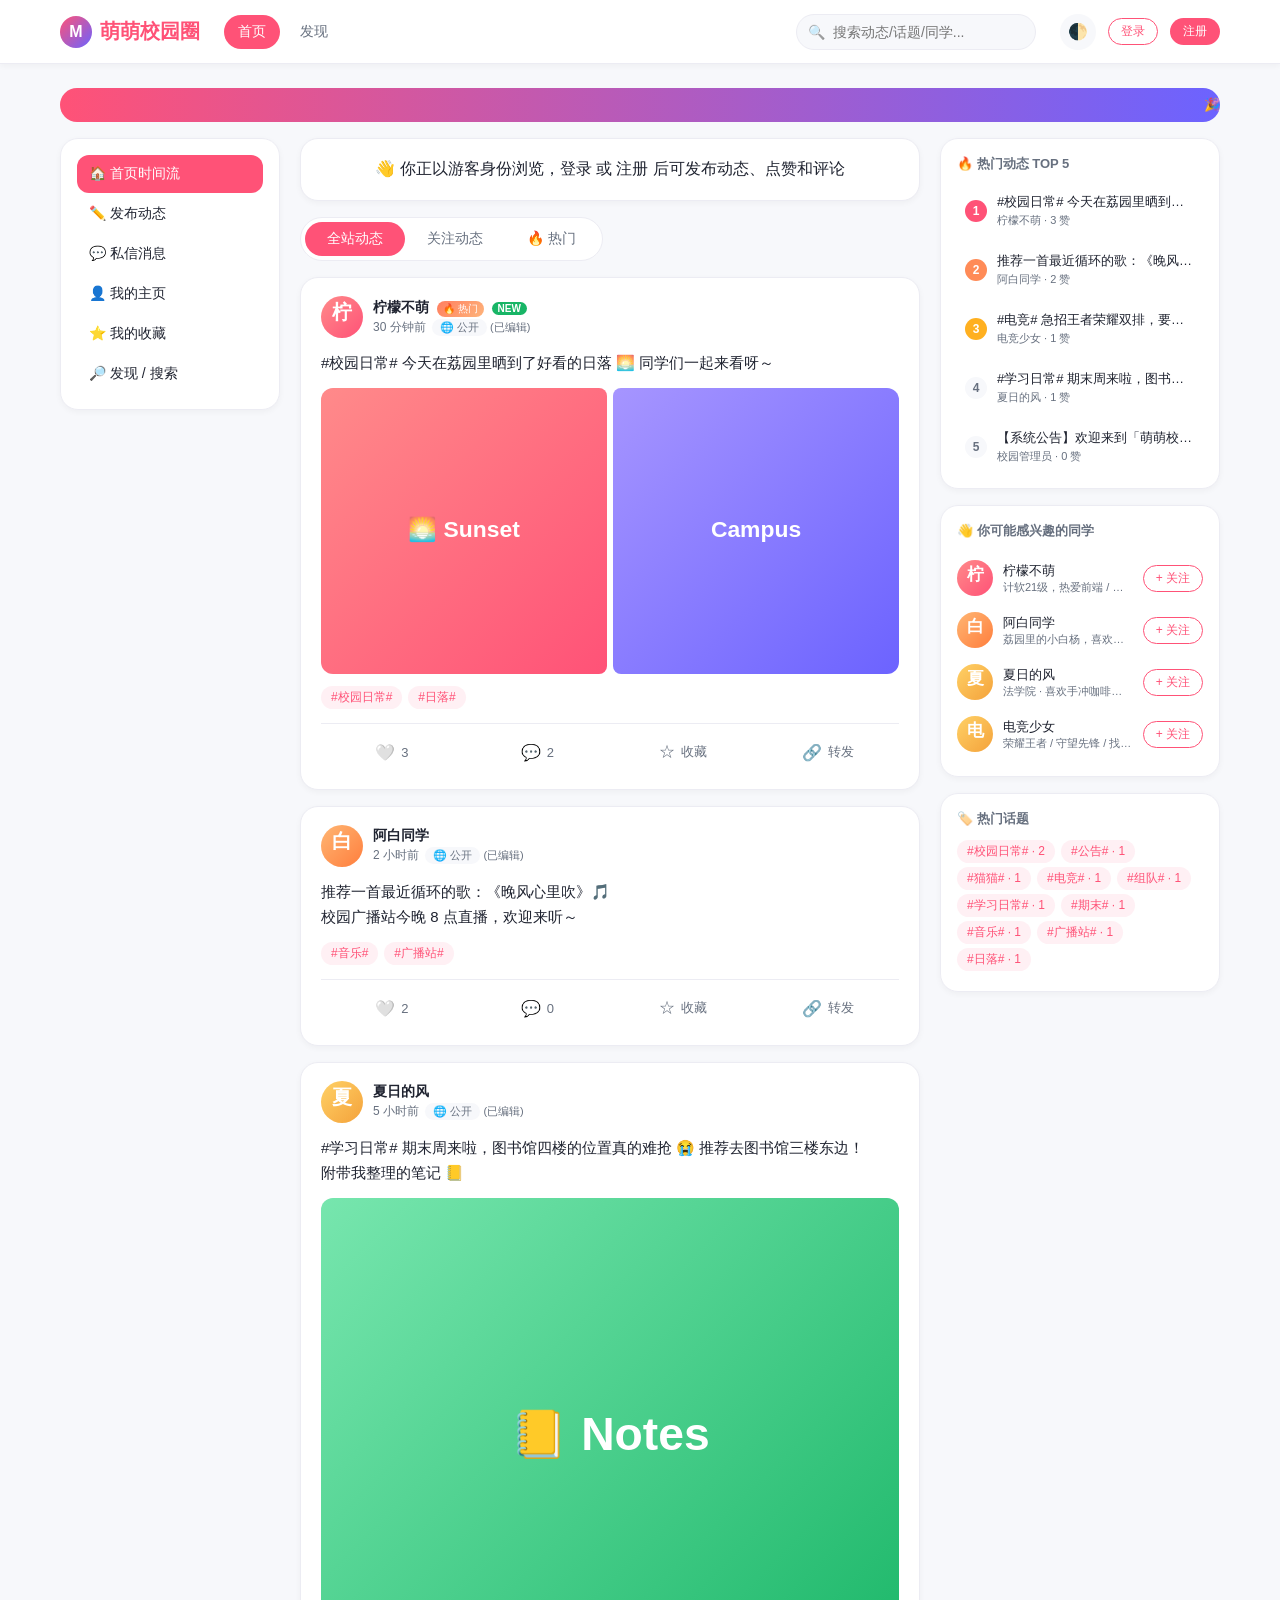
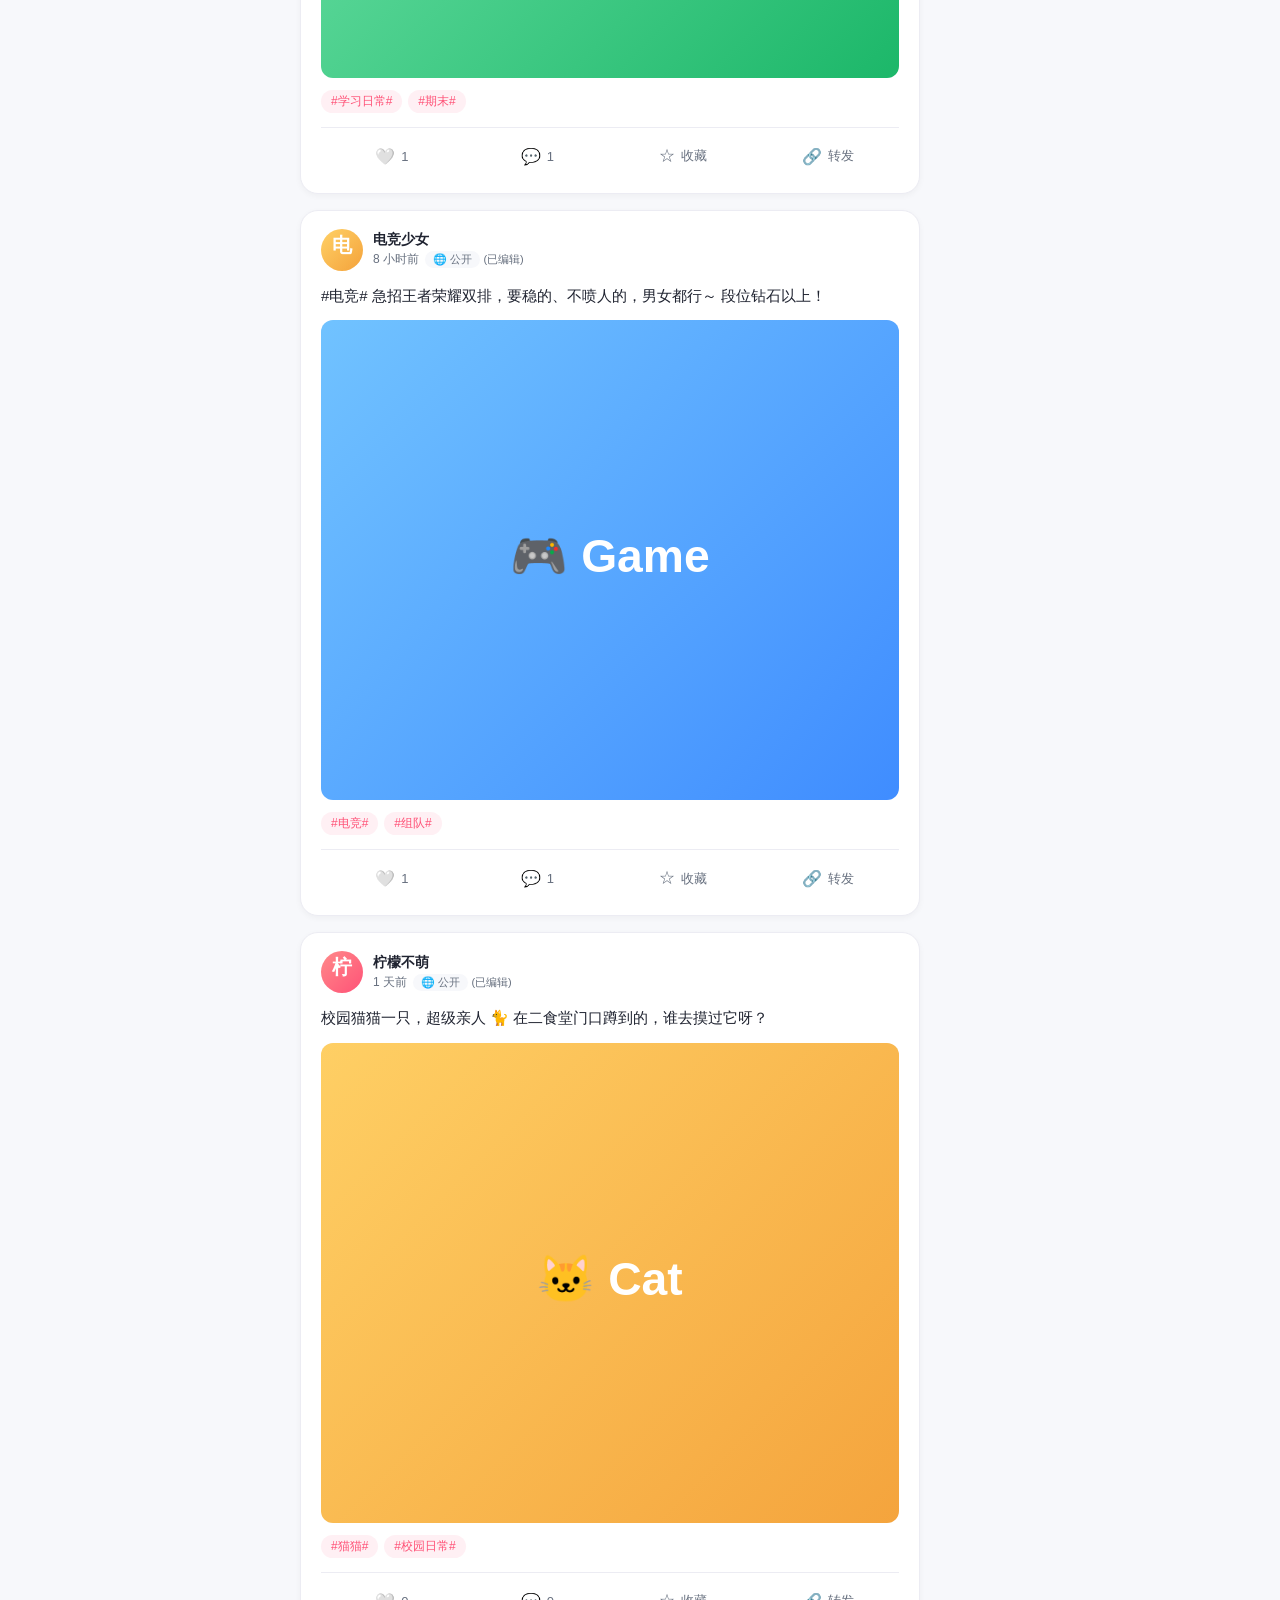
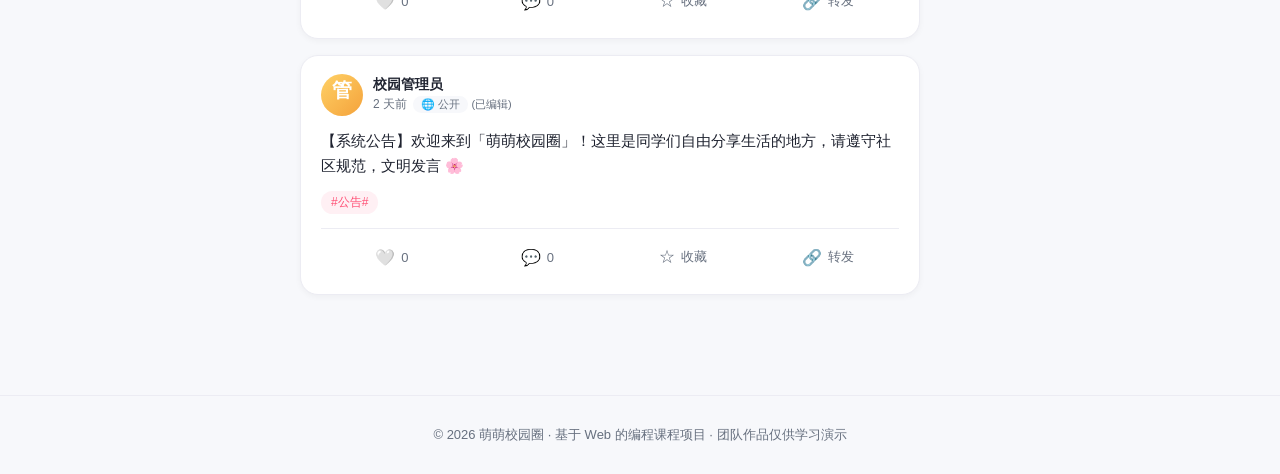
==== index.html @ 79286a1c "web大作业" ====
<!DOCTYPE html>
<html lang="zh-CN">
<head>
    <meta charset="UTF-8" />
    <meta name="viewport" content="width=device-width, initial-scale=1.0" />
    <title>萌萌校园圈 - 校园生活交友平台</title>
    <meta name="description" content="基于 Web 的编程课程项目 - 一个面向校园学生的轻量社交互动平台" />
    <link rel="stylesheet" href="css/common.css" />
    <link rel="stylesheet" href="css/home.css" />
</head>
<body>
    <header class="navbar" id="app-navbar"></header>

    <main class="page-wrapper">
        <div class="container">
            <div class="marquee">
                <span class="marquee-content">
                    🎉 欢迎来到萌萌校园圈！· 18 周末项目截止前请注意提交 · 期末周自习室已开放 · 校园歌手大赛开始报名
                    · 今日日落 18:42 推荐荔园南门最佳机位 · 失物招领请认准官方账号
                </span>
            </div>

            <div class="home-layout">
                <!-- Left sidebar -->
                <aside class="home-sidebar-left">
                    <div class="sidebar-card">
                        <div id="sidebar-user"></div>
                        <ul class="nav-list" id="sidebar-nav">
                            <li><a href="index.html" class="active">🏠 首页时间流</a></li>
                            <li><a href="publish.html">✏️ 发布动态</a></li>
                            <li><a href="messages.html">💬 私信消息</a></li>
                            <li><a href="profile.html">👤 我的主页</a></li>
                            <li><a href="profile.html?tab=favorites">⭐ 我的收藏</a></li>
                            <li><a href="search.html">🔎 发现 / 搜索</a></li>
                        </ul>
                    </div>
                </aside>

                <!-- Main feed -->
                <section class="home-feed">
                    <div id="quick-publish-wrap"></div>

                    <div class="feed-tabs" id="feed-tabs">
                        <button data-mode="all" class="active">全站动态</button>
                        <button data-mode="follow">关注动态</button>
                        <button data-mode="hot">🔥 热门</button>
                    </div>

                    <div class="post-list" id="post-list"></div>
                </section>

                <!-- Right sidebar -->
                <aside class="home-sidebar-right">
                    <div class="sidebar-card">
                        <div class="sidebar-title">🔥 热门动态 TOP 5</div>
                        <div class="trending-list" id="trending-list"></div>
                    </div>
                    <div class="sidebar-card">
                        <div class="sidebar-title">👋 你可能感兴趣的同学</div>
                        <div id="suggest-users"></div>
                    </div>
                    <div class="sidebar-card">
                        <div class="sidebar-title">🏷️ 热门话题</div>
                        <div id="hot-tags"></div>
                    </div>
                </aside>
            </div>
        </div>
    </main>

    <footer class="footer" id="app-footer"></footer>

    <script src="js/storage.js"></script>
    <script src="js/seed.js"></script>
    <script src="js/common.js"></script>
    <script src="js/home.js"></script>
    <script>UI.initPage('home');</script>
</body>
</html>
---- css/common.css ----
/* ====== Design Tokens ====== */
:root {
    --color-primary: #ff5277;
    --color-primary-hover: #ff3a64;
    --color-primary-soft: #fff0f4;
    --color-secondary: #6c63ff;
    --color-bg: #f7f8fb;
    --color-card: #ffffff;
    --color-text: #1f2330;
    --color-text-light: #67707f;
    --color-border: #ececf3;
    --color-success: #18b566;
    --color-warning: #ffb020;
    --color-danger: #f5455c;
    --shadow-sm: 0 2px 6px rgba(20, 24, 35, 0.04);
    --shadow-md: 0 4px 16px rgba(20, 24, 35, 0.08);
    --radius-sm: 8px;
    --radius-md: 12px;
    --radius-lg: 18px;
    --radius-pill: 999px;
    --transition: 0.2s ease;
    --max-width: 1200px;
}

/* ====== Dark Theme ====== */
body.theme-dark {
    --color-bg: #14161f;
    --color-card: #1d2030;
    --color-text: #f0f1f5;
    --color-text-light: #9aa0b4;
    --color-border: #2a2e42;
    --color-primary-soft: #3a1f2a;
    --shadow-sm: 0 2px 6px rgba(0, 0, 0, 0.4);
    --shadow-md: 0 4px 16px rgba(0, 0, 0, 0.5);
}

/* ====== Reset ====== */
* {
    box-sizing: border-box;
    margin: 0;
    padding: 0;
}

html, body {
    height: 100%;
}

body {
    font-family: -apple-system, BlinkMacSystemFont, "PingFang SC", "Microsoft YaHei", "Helvetica Neue", Helvetica, Arial, sans-serif;
    background: var(--color-bg);
    color: var(--color-text);
    -webkit-font-smoothing: antialiased;
    transition: background var(--transition), color var(--transition);
}

a {
    color: inherit;
    text-decoration: none;
    transition: color var(--transition);
}

a:hover {
    color: var(--color-primary);
}

img {
    max-width: 100%;
    display: block;
}

button {
    font-family: inherit;
    cursor: pointer;
    border: none;
    background: none;
    color: inherit;
}

input, textarea, select {
    font-family: inherit;
    font-size: 14px;
    color: inherit;
}

ul {
    list-style: none;
}

/* ====== Layout ====== */
.container {
    max-width: var(--max-width);
    margin: 0 auto;
    padding: 0 20px;
}

.page-wrapper {
    min-height: calc(100vh - 64px);
    padding: 24px 0 60px;
}

/* ====== Navbar ====== */
.navbar {
    position: sticky;
    top: 0;
    z-index: 1000;
    background: var(--color-card);
    box-shadow: var(--shadow-sm);
    height: 64px;
    border-bottom: 1px solid var(--color-border);
}

.navbar-inner {
    display: flex;
    align-items: center;
    height: 100%;
    gap: 24px;
}

.navbar-logo {
    display: flex;
    align-items: center;
    gap: 8px;
    font-weight: 700;
    font-size: 20px;
    color: var(--color-primary);
}

.navbar-logo .logo-icon {
    width: 32px;
    height: 32px;
    background: linear-gradient(135deg, var(--color-primary), var(--color-secondary));
    border-radius: 50%;
    display: flex;
    align-items: center;
    justify-content: center;
    color: #fff;
    font-size: 16px;
    font-weight: 800;
}

.navbar-menu {
    display: flex;
    gap: 6px;
    flex: 1;
}

.navbar-menu a {
    padding: 8px 14px;
    border-radius: var(--radius-pill);
    color: var(--color-text-light);
    font-size: 14px;
    font-weight: 500;
}

.navbar-menu a:hover {
    background: var(--color-primary-soft);
    color: var(--color-primary);
}

.navbar-menu a.active {
    background: var(--color-primary);
    color: #fff;
}

.navbar-search {
    position: relative;
}

.navbar-search input {
    width: 240px;
    height: 36px;
    padding: 0 14px 0 36px;
    border-radius: var(--radius-pill);
    border: 1px solid var(--color-border);
    background: var(--color-bg);
    outline: none;
    transition: all var(--transition);
}

.navbar-search input:focus {
    border-color: var(--color-primary);
    width: 280px;
}

.navbar-search::before {
    content: "🔍";
    position: absolute;
    left: 12px;
    top: 50%;
    transform: translateY(-50%);
    font-size: 14px;
    opacity: 0.6;
}

.navbar-actions {
    display: flex;
    align-items: center;
    gap: 12px;
}

.theme-toggle {
    width: 36px;
    height: 36px;
    border-radius: 50%;
    background: var(--color-bg);
    display: flex;
    align-items: center;
    justify-content: center;
    font-size: 16px;
    transition: transform var(--transition);
}

.theme-toggle:hover {
    transform: rotate(20deg);
}

.user-avatar {
    width: 38px;
    height: 38px;
    border-radius: 50%;
    cursor: pointer;
    object-fit: cover;
    border: 2px solid var(--color-border);
    transition: border-color var(--transition);
}

.user-avatar:hover {
    border-color: var(--color-primary);
}

.user-dropdown {
    position: relative;
}

.user-dropdown-menu {
    position: absolute;
    right: 0;
    top: calc(100% + 8px);
    min-width: 160px;
    background: var(--color-card);
    box-shadow: var(--shadow-md);
    border-radius: var(--radius-md);
    padding: 8px 0;
    display: none;
    border: 1px solid var(--color-border);
}

.user-dropdown.open .user-dropdown-menu {
    display: block;
}

.user-dropdown-menu a {
    display: block;
    padding: 10px 16px;
    font-size: 14px;
    color: var(--color-text);
}

.user-dropdown-menu a:hover {
    background: var(--color-primary-soft);
    color: var(--color-primary);
}

/* ====== Buttons ====== */
.btn {
    display: inline-flex;
    align-items: center;
    justify-content: center;
    gap: 6px;
    padding: 8px 18px;
    border-radius: var(--radius-pill);
    font-size: 14px;
    font-weight: 500;
    transition: all var(--transition);
    border: 1px solid transparent;
}

.btn-primary {
    background: var(--color-primary);
    color: #fff;
}

.btn-primary:hover {
    background: var(--color-primary-hover);
    color: #fff;
    transform: translateY(-1px);
}

.btn-outline {
    background: transparent;
    border: 1px solid var(--color-primary);
    color: var(--color-primary);
}

.btn-outline:hover {
    background: var(--color-primary);
    color: #fff;
}

.btn-ghost {
    background: var(--color-bg);
    color: var(--color-text);
}

.btn-ghost:hover {
    background: var(--color-border);
}

.btn-danger {
    background: var(--color-danger);
    color: #fff;
}

.btn-danger:hover {
    opacity: 0.9;
    color: #fff;
}

.btn-sm {
    padding: 4px 12px;
    font-size: 12px;
}

.btn-lg {
    padding: 12px 28px;
    font-size: 15px;
}

.btn-block {
    width: 100%;
}

/* ====== Card ====== */
.card {
    background: var(--color-card);
    border-radius: var(--radius-lg);
    box-shadow: var(--shadow-sm);
    padding: 20px;
    border: 1px solid var(--color-border);
}

/* ====== Form ====== */
.form-group {
    margin-bottom: 18px;
}

.form-label {
    display: block;
    margin-bottom: 6px;
    font-size: 13px;
    color: var(--color-text-light);
    font-weight: 500;
}

.form-control {
    width: 100%;
    padding: 10px 14px;
    border-radius: var(--radius-sm);
    border: 1px solid var(--color-border);
    background: var(--color-bg);
    outline: none;
    transition: border var(--transition);
}

.form-control:focus {
    border-color: var(--color-primary);
}

.form-control.has-error {
    border-color: var(--color-danger);
}

.form-error {
    color: var(--color-danger);
    font-size: 12px;
    margin-top: 4px;
    min-height: 16px;
}

textarea.form-control {
    min-height: 100px;
    resize: vertical;
}

/* ====== Toast ====== */
.toast-container {
    position: fixed;
    top: 80px;
    right: 24px;
    z-index: 9999;
    display: flex;
    flex-direction: column;
    gap: 8px;
}

.toast {
    min-width: 240px;
    padding: 12px 18px;
    border-radius: var(--radius-md);
    background: var(--color-card);
    box-shadow: var(--shadow-md);
    border-left: 4px solid var(--color-primary);
    animation: slideIn 0.3s ease, fadeOut 0.3s ease 2.4s forwards;
    font-size: 14px;
}

.toast.success { border-left-color: var(--color-success); }
.toast.error { border-left-color: var(--color-danger); }
.toast.warning { border-left-color: var(--color-warning); }

@keyframes slideIn {
    from { opacity: 0; transform: translateX(40px); }
    to { opacity: 1; transform: translateX(0); }
}

@keyframes fadeOut {
    to { opacity: 0; transform: translateX(40px); }
}

/* ====== Modal ====== */
.modal-mask {
    position: fixed;
    inset: 0;
    background: rgba(0, 0, 0, 0.5);
    z-index: 2000;
    display: none;
    align-items: center;
    justify-content: center;
    padding: 20px;
    animation: fadeIn 0.2s ease;
}

.modal-mask.show {
    display: flex;
}

.modal {
    background: var(--color-card);
    border-radius: var(--radius-lg);
    width: 100%;
    max-width: 480px;
    padding: 24px;
    box-shadow: var(--shadow-md);
    animation: zoomIn 0.2s ease;
}

.modal-header {
    display: flex;
    justify-content: space-between;
    align-items: center;
    margin-bottom: 16px;
}

.modal-title {
    font-size: 18px;
    font-weight: 600;
}

.modal-close {
    font-size: 22px;
    color: var(--color-text-light);
    cursor: pointer;
}

.modal-footer {
    margin-top: 20px;
    display: flex;
    justify-content: flex-end;
    gap: 8px;
}

@keyframes fadeIn {
    from { opacity: 0; }
    to { opacity: 1; }
}

@keyframes zoomIn {
    from { opacity: 0; transform: scale(0.92); }
    to { opacity: 1; transform: scale(1); }
}

/* ====== Empty / Loading ====== */
.empty-state {
    text-align: center;
    padding: 60px 20px;
    color: var(--color-text-light);
}

.empty-state .emoji {
    font-size: 48px;
    margin-bottom: 12px;
}

.empty-state .title {
    font-size: 16px;
    margin-bottom: 6px;
    color: var(--color-text);
}

.empty-state .desc {
    font-size: 13px;
}

/* ====== Tag ====== */
.tag {
    display: inline-flex;
    align-items: center;
    padding: 3px 10px;
    border-radius: var(--radius-pill);
    background: var(--color-primary-soft);
    color: var(--color-primary);
    font-size: 12px;
    margin-right: 6px;
    margin-bottom: 4px;
}

.tag.gray {
    background: var(--color-bg);
    color: var(--color-text-light);
}

/* ====== Footer ====== */
.footer {
    text-align: center;
    padding: 30px 20px;
    color: var(--color-text-light);
    font-size: 13px;
    border-top: 1px solid var(--color-border);
    margin-top: 40px;
}

/* ====== Marquee (跑马灯) ====== */
.marquee {
    overflow: hidden;
    background: linear-gradient(90deg, #ff5277, #6c63ff);
    color: #fff;
    border-radius: var(--radius-pill);
    padding: 8px 16px;
    margin-bottom: 16px;
    font-size: 13px;
    position: relative;
}

.marquee-content {
    display: inline-block;
    white-space: nowrap;
    animation: marquee 25s linear infinite;
    padding-left: 100%;
}

@keyframes marquee {
    0% { transform: translateX(0); }
    100% { transform: translateX(-100%); }
}

/* ====== Responsive ====== */
@media (max-width: 900px) {
    .navbar-search input { width: 160px; }
    .navbar-search input:focus { width: 200px; }
    .navbar-menu a { padding: 6px 10px; font-size: 13px; }
}

@media (max-width: 700px) {
    .navbar-search { display: none; }
    .navbar-menu { gap: 0; overflow-x: auto; }
    .navbar-menu a { white-space: nowrap; padding: 6px 10px; }
    .navbar-logo span:not(.logo-icon) { display: none; }
}
---- css/home.css ----
/* ====== Home Layout ====== */
.home-layout {
    display: grid;
    grid-template-columns: 220px 1fr 280px;
    gap: 20px;
    align-items: start;
}

@media (max-width: 1000px) {
    .home-layout { grid-template-columns: 1fr; }
    .home-sidebar-left, .home-sidebar-right { display: none; }
}

/* ====== Sidebar ====== */
.sidebar-card {
    background: var(--color-card);
    border-radius: var(--radius-lg);
    padding: 16px;
    border: 1px solid var(--color-border);
    margin-bottom: 16px;
    box-shadow: var(--shadow-sm);
    position: sticky;
    top: 80px;
}

.sidebar-title {
    font-size: 13px;
    color: var(--color-text-light);
    margin-bottom: 12px;
    font-weight: 600;
}

.nav-list { display: flex; flex-direction: column; gap: 2px; }

.nav-list a {
    padding: 10px 12px;
    border-radius: var(--radius-md);
    display: flex;
    align-items: center;
    gap: 10px;
    font-size: 14px;
    color: var(--color-text);
}

.nav-list a:hover {
    background: var(--color-primary-soft);
    color: var(--color-primary);
}

.nav-list a.active {
    background: var(--color-primary);
    color: #fff;
}

/* ====== Feed Tabs ====== */
.feed-tabs {
    display: flex;
    background: var(--color-card);
    border-radius: var(--radius-pill);
    padding: 4px;
    margin-bottom: 16px;
    border: 1px solid var(--color-border);
    width: fit-content;
}

.feed-tabs button {
    padding: 8px 22px;
    border-radius: var(--radius-pill);
    color: var(--color-text-light);
    font-size: 14px;
    font-weight: 500;
    transition: all var(--transition);
}

.feed-tabs button.active {
    background: var(--color-primary);
    color: #fff;
}

/* ====== Post Card ====== */
.post-list {
    display: flex;
    flex-direction: column;
    gap: 16px;
}

.post {
    background: var(--color-card);
    border-radius: var(--radius-lg);
    padding: 18px 20px;
    border: 1px solid var(--color-border);
    box-shadow: var(--shadow-sm);
    transition: transform var(--transition), box-shadow var(--transition);
    animation: postFadeIn 0.3s ease;
}

@keyframes postFadeIn {
    from { opacity: 0; transform: translateY(10px); }
    to { opacity: 1; transform: translateY(0); }
}

.post:hover {
    box-shadow: var(--shadow-md);
}

.post-header {
    display: flex;
    align-items: center;
    gap: 10px;
    margin-bottom: 12px;
}

.post-header-avatar {
    width: 42px;
    height: 42px;
    border-radius: 50%;
    object-fit: cover;
}

.post-header-info {
    flex: 1;
}

.post-author {
    font-weight: 600;
    font-size: 14px;
}

.post-author .badge-hot {
    display: inline-block;
    margin-left: 4px;
    padding: 1px 6px;
    background: linear-gradient(135deg, #ff7e5f, #feb47b);
    color: #fff;
    border-radius: var(--radius-pill);
    font-size: 10px;
    font-weight: 500;
}

.post-author .badge-new {
    display: inline-block;
    margin-left: 4px;
    padding: 1px 6px;
    background: var(--color-success);
    color: #fff;
    border-radius: var(--radius-pill);
    font-size: 10px;
}

.post-meta {
    font-size: 12px;
    color: var(--color-text-light);
    margin-top: 2px;
}

.post-meta .visibility {
    display: inline-block;
    padding: 1px 8px;
    border-radius: var(--radius-pill);
    background: var(--color-bg);
    margin-left: 6px;
    font-size: 11px;
}

.post-actions-trigger {
    color: var(--color-text-light);
    font-size: 18px;
    padding: 4px 10px;
    border-radius: var(--radius-sm);
    cursor: pointer;
    position: relative;
}

.post-actions-trigger:hover {
    background: var(--color-bg);
}

.post-actions-menu {
    position: absolute;
    right: 0;
    top: calc(100% + 4px);
    background: var(--color-card);
    border-radius: var(--radius-md);
    padding: 6px 0;
    box-shadow: var(--shadow-md);
    border: 1px solid var(--color-border);
    display: none;
    min-width: 100px;
    z-index: 100;
}

.post-actions-menu.show { display: block; }

.post-actions-menu button {
    display: block;
    width: 100%;
    text-align: left;
    padding: 8px 14px;
    font-size: 13px;
}

.post-actions-menu button:hover {
    background: var(--color-primary-soft);
    color: var(--color-primary);
}

.post-content {
    line-height: 1.7;
    font-size: 15px;
    margin-bottom: 12px;
    word-break: break-word;
    white-space: pre-wrap;
}

.post-images {
    display: grid;
    gap: 6px;
    margin-bottom: 12px;
    border-radius: var(--radius-md);
    overflow: hidden;
}

.post-images.count-1 { grid-template-columns: 1fr; }
.post-images.count-1 img { max-height: 480px; object-fit: cover; width: 100%; }

.post-images.count-2 { grid-template-columns: 1fr 1fr; }
.post-images.count-3,
.post-images.count-4,
.post-images.count-5,
.post-images.count-6,
.post-images.count-7,
.post-images.count-8,
.post-images.count-9 { grid-template-columns: repeat(3, 1fr); }

.post-images img {
    aspect-ratio: 1 / 1;
    object-fit: cover;
    width: 100%;
    cursor: pointer;
    transition: transform var(--transition);
    border-radius: var(--radius-sm);
    background: var(--color-bg);
}

.post-images img:hover {
    transform: scale(1.02);
}

.post-tags {
    margin-bottom: 10px;
}

.post-tags .tag {
    cursor: pointer;
}

.post-stats {
    display: flex;
    gap: 4px;
    border-top: 1px solid var(--color-border);
    padding-top: 10px;
    margin-top: 4px;
}

.post-stat-btn {
    flex: 1;
    display: flex;
    align-items: center;
    justify-content: center;
    gap: 6px;
    padding: 8px;
    border-radius: var(--radius-md);
    color: var(--color-text-light);
    font-size: 13px;
    transition: all var(--transition);
}

.post-stat-btn:hover {
    background: var(--color-primary-soft);
    color: var(--color-primary);
}

.post-stat-btn.active {
    color: var(--color-primary);
}

.post-stat-btn .icon {
    font-size: 16px;
    transition: transform var(--transition);
}

.post-stat-btn.active .icon {
    transform: scale(1.15);
}

/* ====== Trending ====== */
.trending-list { display: flex; flex-direction: column; gap: 8px; }

.trending-item {
    display: flex;
    gap: 10px;
    align-items: center;
    padding: 8px;
    border-radius: var(--radius-md);
    cursor: pointer;
    transition: background var(--transition);
}

.trending-item:hover {
    background: var(--color-primary-soft);
}

.trending-rank {
    width: 22px;
    height: 22px;
    border-radius: 50%;
    background: var(--color-bg);
    color: var(--color-text-light);
    display: flex;
    align-items: center;
    justify-content: center;
    font-size: 12px;
    font-weight: 700;
    flex-shrink: 0;
}

.trending-item:nth-child(1) .trending-rank { background: #ff5277; color: #fff; }
.trending-item:nth-child(2) .trending-rank { background: #ff8b57; color: #fff; }
.trending-item:nth-child(3) .trending-rank { background: #ffb020; color: #fff; }

.trending-info { flex: 1; min-width: 0; }

.trending-title {
    font-size: 13px;
    font-weight: 500;
    overflow: hidden;
    text-overflow: ellipsis;
    white-space: nowrap;
}

.trending-meta {
    font-size: 11px;
    color: var(--color-text-light);
    margin-top: 2px;
}

/* ====== Suggested users ====== */
.suggest-user {
    display: flex;
    align-items: center;
    gap: 10px;
    padding: 8px 0;
}

.suggest-user img {
    width: 36px;
    height: 36px;
    border-radius: 50%;
    object-fit: cover;
}

.suggest-user-info { flex: 1; min-width: 0; }

.suggest-user-name {
    font-size: 13px;
    font-weight: 500;
    overflow: hidden;
    text-overflow: ellipsis;
    white-space: nowrap;
}

.suggest-user-bio {
    font-size: 11px;
    color: var(--color-text-light);
    overflow: hidden;
    text-overflow: ellipsis;
    white-space: nowrap;
}

/* ====== Quick publish entry ====== */
.quick-publish {
    background: var(--color-card);
    border-radius: var(--radius-lg);
    padding: 14px 18px;
    border: 1px solid var(--color-border);
    margin-bottom: 16px;
    display: flex;
    align-items: center;
    gap: 12px;
    cursor: pointer;
    transition: all var(--transition);
}

.quick-publish:hover {
    box-shadow: var(--shadow-md);
    transform: translateY(-1px);
}

.quick-publish img {
    width: 40px;
    height: 40px;
    border-radius: 50%;
    object-fit: cover;
}

.quick-publish-input {
    flex: 1;
    background: var(--color-bg);
    padding: 10px 16px;
    border-radius: var(--radius-pill);
    color: var(--color-text-light);
    font-size: 14px;
}

/* ====== Image Lightbox ====== */
.lightbox {
    position: fixed;
    inset: 0;
    background: rgba(0, 0, 0, 0.92);
    z-index: 3000;
    display: none;
    align-items: center;
    justify-content: center;
    padding: 30px;
    cursor: zoom-out;
}

.lightbox.show { display: flex; }

.lightbox img {
    max-width: 90vw;
    max-height: 90vh;
    object-fit: contain;
    box-shadow: 0 4px 30px rgba(0, 0, 0, 0.5);
}
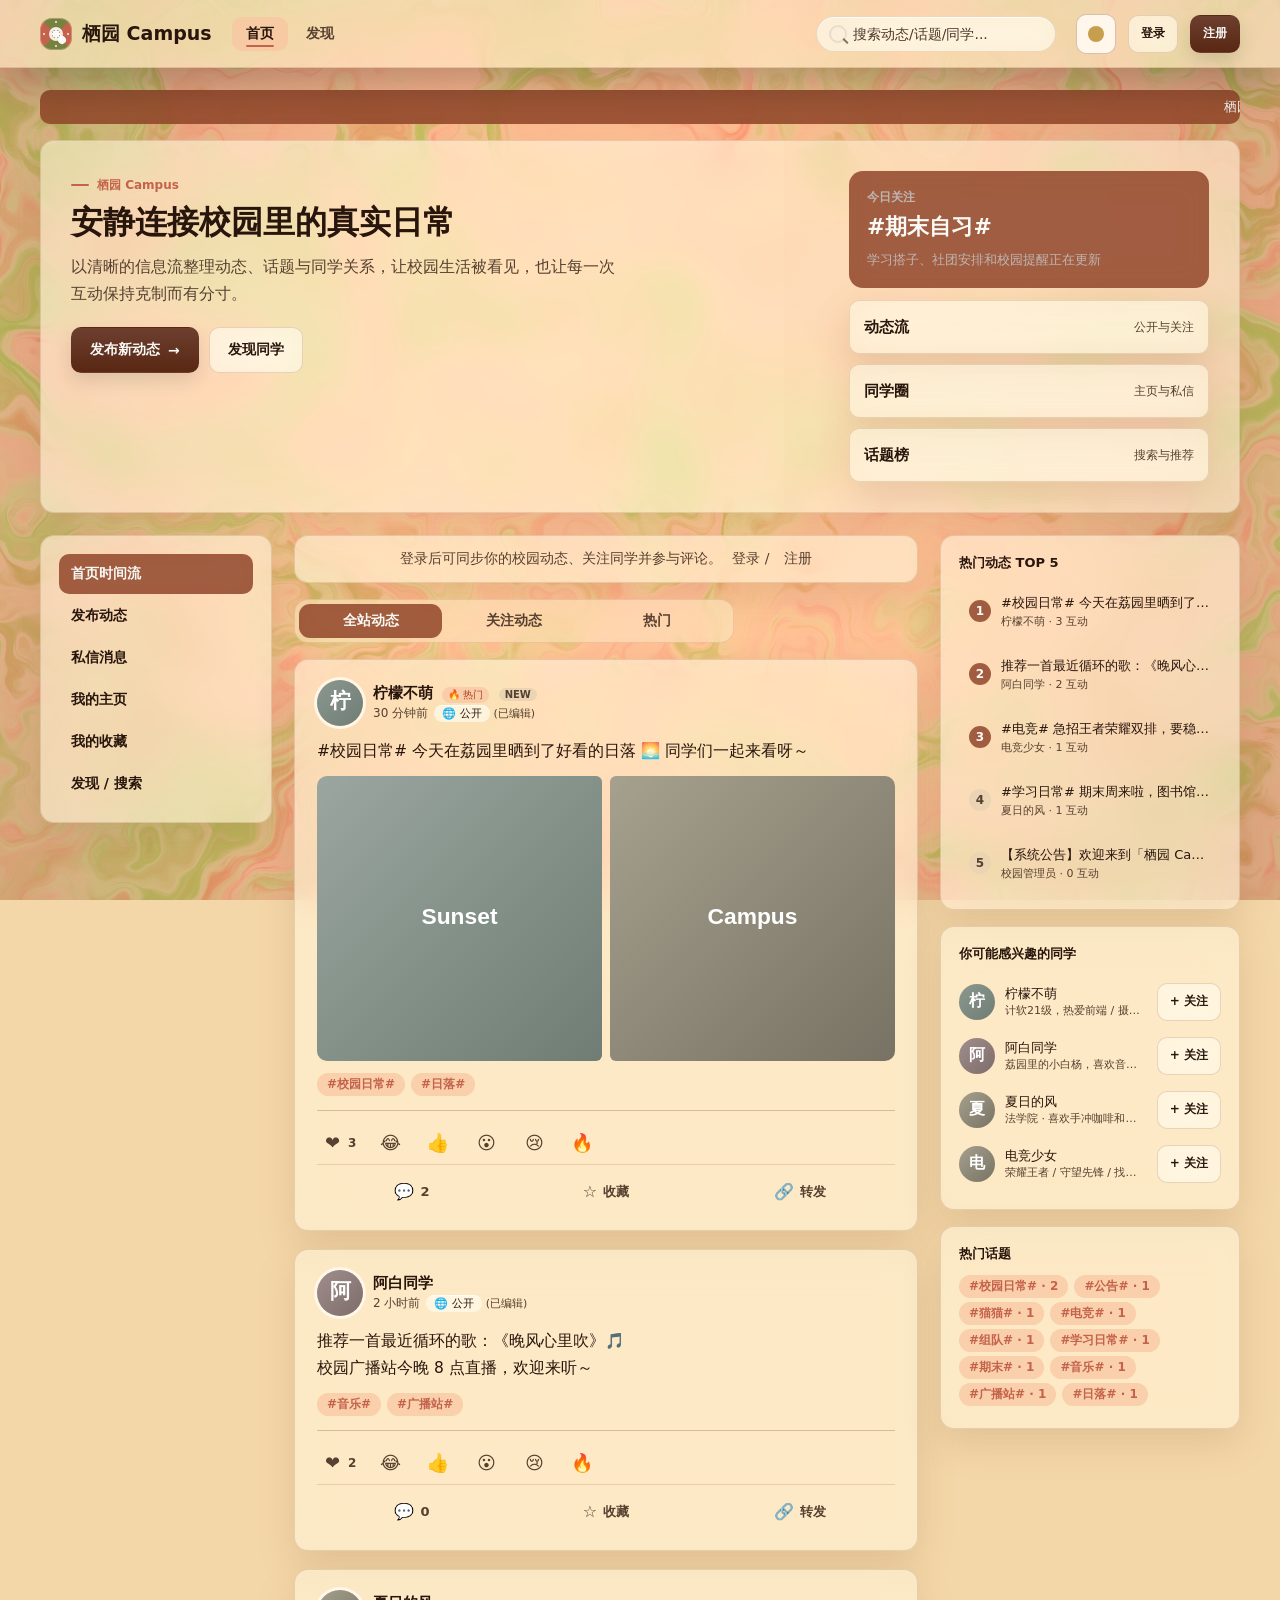
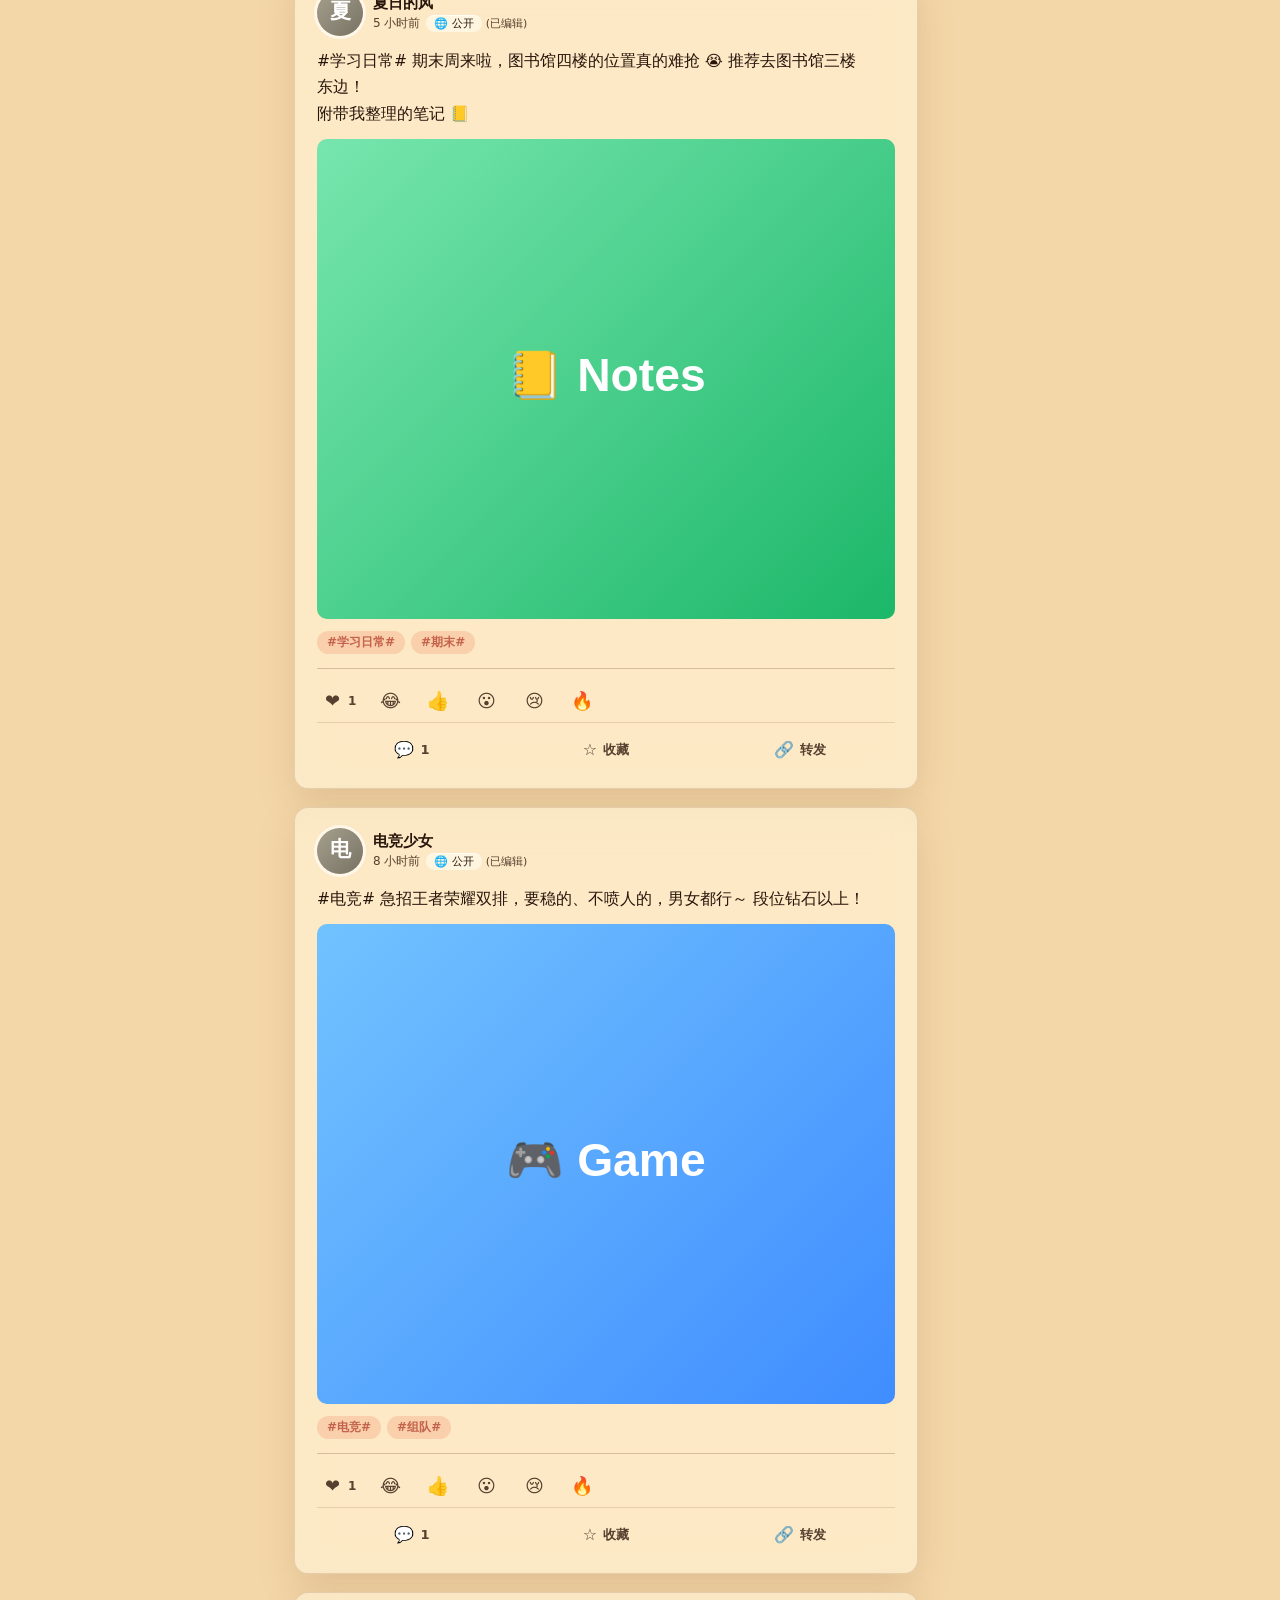
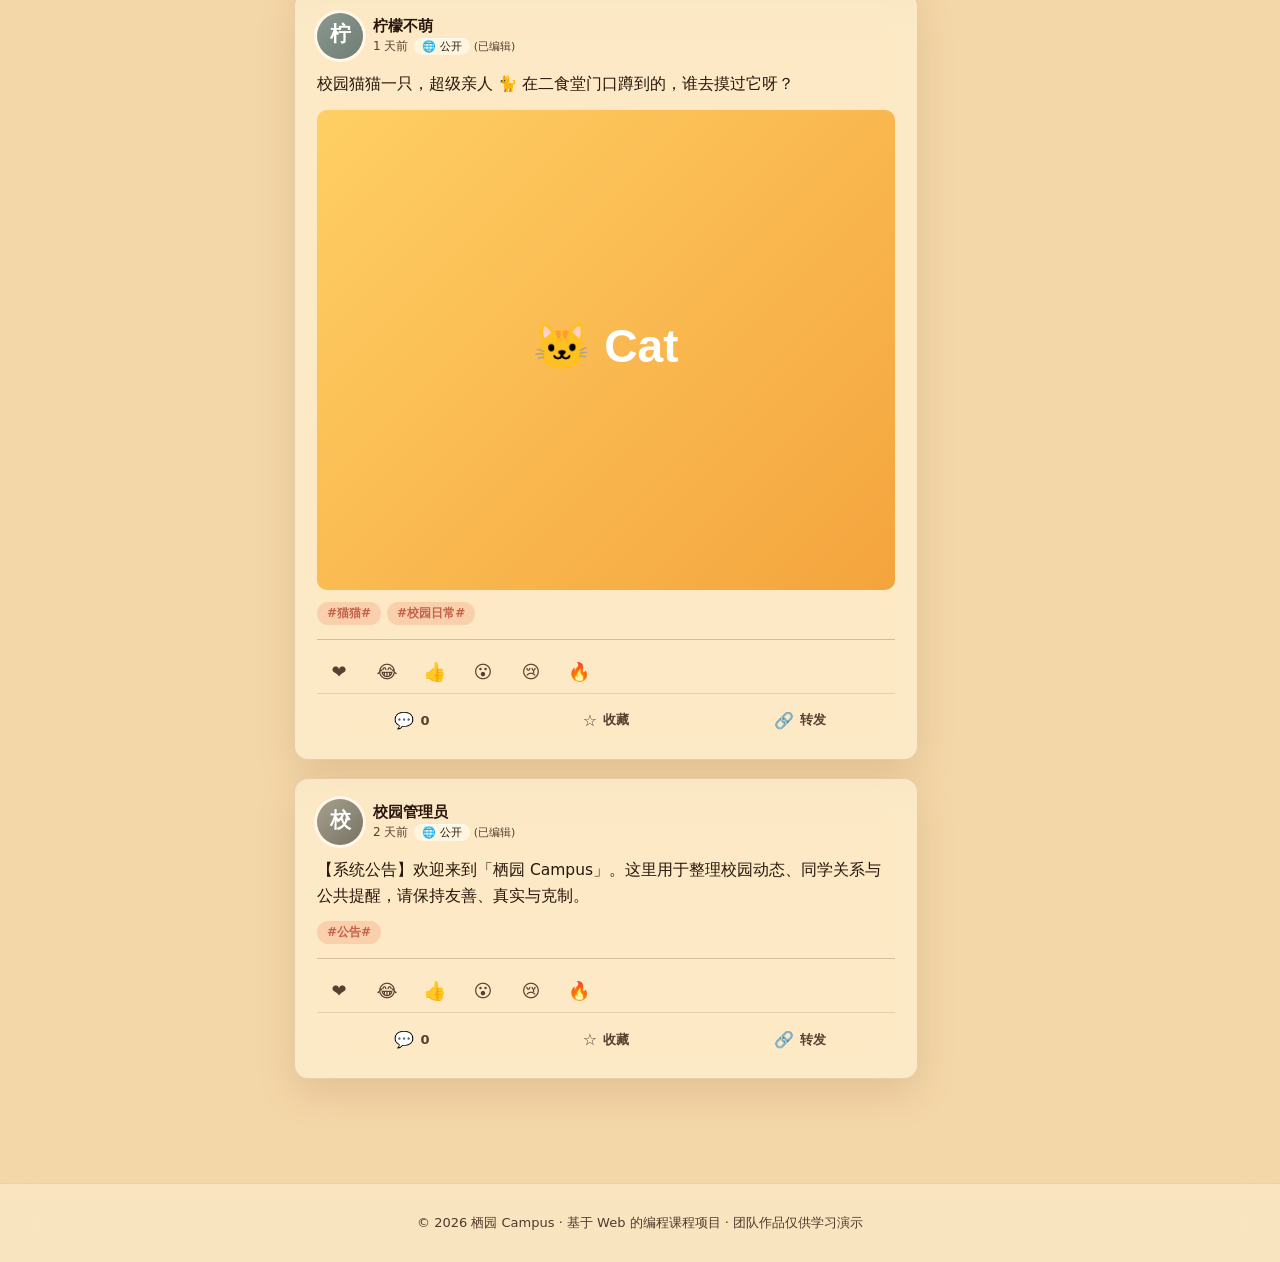
==== commit 7edab55f: "feat: rebrand to 栖园 Campus and ship visual/functional upgrade - Rebrand from 萌萌校园圈 to 栖园 Campus (log" ====
--- a/index.html
+++ b/index.html
@@ -3,7 +3,7 @@
 <head>
     <meta charset="UTF-8" />
     <meta name="viewport" content="width=device-width, initial-scale=1.0" />
-    <title>萌萌校园圈 - 校园生活交友平台</title>
+    <title>栖园 Campus - 校园生活交友平台</title>
     <meta name="description" content="基于 Web 的编程课程项目 - 一个面向校园学生的轻量社交互动平台" />
     <link rel="stylesheet" href="css/common.css" />
     <link rel="stylesheet" href="css/home.css" />
@@ -15,10 +15,33 @@
         <div class="container">
             <div class="marquee">
                 <span class="marquee-content">
-                    🎉 欢迎来到萌萌校园圈！· 18 周末项目截止前请注意提交 · 期末周自习室已开放 · 校园歌手大赛开始报名
-                    · 今日日落 18:42 推荐荔园南门最佳机位 · 失物招领请认准官方账号
+                    栖园 Campus · 期末周自习室开放 · 校园歌手大赛报名中 · 荔园南门日落机位更新 · 失物招领请认准官方账号
                 </span>
             </div>
+
+            <section class="campus-pulse" aria-label="校园社区概览">
+                <div class="pulse-copy">
+                    <span class="pulse-kicker">栖园 Campus</span>
+                    <h1>安静连接校园里的真实日常</h1>
+                    <p>以清晰的信息流整理动态、话题与同学关系，让校园生活被看见，也让每一次互动保持克制而有分寸。</p>
+                    <div class="pulse-actions">
+                        <a href="publish.html" class="btn btn-primary">发布新动态</a>
+                        <a href="search.html" class="btn btn-outline">发现同学</a>
+                    </div>
+                </div>
+                <div class="pulse-board" aria-hidden="true">
+                    <div class="pulse-card pulse-card-main">
+                        <span>今日关注</span>
+                        <strong>#期末自习#</strong>
+                        <small>学习搭子、社团安排和校园提醒正在更新</small>
+                    </div>
+                    <div class="pulse-metrics">
+                        <div><strong>动态流</strong><span>公开与关注</span></div>
+                        <div><strong>同学圈</strong><span>主页与私信</span></div>
+                        <div><strong>话题榜</strong><span>搜索与推荐</span></div>
+                    </div>
+                </div>
+            </section>
 
             <div class="home-layout">
                 <!-- Left sidebar -->
@@ -26,12 +49,12 @@
                     <div class="sidebar-card">
                         <div id="sidebar-user"></div>
                         <ul class="nav-list" id="sidebar-nav">
-                            <li><a href="index.html" class="active">🏠 首页时间流</a></li>
-                            <li><a href="publish.html">✏️ 发布动态</a></li>
-                            <li><a href="messages.html">💬 私信消息</a></li>
-                            <li><a href="profile.html">👤 我的主页</a></li>
-                            <li><a href="profile.html?tab=favorites">⭐ 我的收藏</a></li>
-                            <li><a href="search.html">🔎 发现 / 搜索</a></li>
+                            <li><a href="index.html" class="active">首页时间流</a></li>
+                            <li><a href="publish.html">发布动态</a></li>
+                            <li><a href="messages.html">私信消息</a></li>
+                            <li><a href="profile.html">我的主页</a></li>
+                            <li><a href="profile.html?tab=favorites">我的收藏</a></li>
+                            <li><a href="search.html">发现 / 搜索</a></li>
                         </ul>
                     </div>
                 </aside>
@@ -43,7 +66,7 @@
                     <div class="feed-tabs" id="feed-tabs">
                         <button data-mode="all" class="active">全站动态</button>
                         <button data-mode="follow">关注动态</button>
-                        <button data-mode="hot">🔥 热门</button>
+                        <button data-mode="hot">热门</button>
                     </div>
 
                     <div class="post-list" id="post-list"></div>
@@ -52,15 +75,15 @@
                 <!-- Right sidebar -->
                 <aside class="home-sidebar-right">
                     <div class="sidebar-card">
-                        <div class="sidebar-title">🔥 热门动态 TOP 5</div>
+                        <div class="sidebar-title">热门动态 TOP 5</div>
                         <div class="trending-list" id="trending-list"></div>
                     </div>
                     <div class="sidebar-card">
-                        <div class="sidebar-title">👋 你可能感兴趣的同学</div>
+                        <div class="sidebar-title">你可能感兴趣的同学</div>
                         <div id="suggest-users"></div>
                     </div>
                     <div class="sidebar-card">
-                        <div class="sidebar-title">🏷️ 热门话题</div>
+                        <div class="sidebar-title">热门话题</div>
                         <div id="hot-tags"></div>
                     </div>
                 </aside>
--- a/css/common.css
+++ b/css/common.css
@@ -1,37 +1,44 @@
 /* ====== Design Tokens ====== */
 :root {
-    --color-primary: #ff5277;
-    --color-primary-hover: #ff3a64;
-    --color-primary-soft: #fff0f4;
-    --color-secondary: #6c63ff;
-    --color-bg: #f7f8fb;
-    --color-card: #ffffff;
-    --color-text: #1f2330;
-    --color-text-light: #67707f;
-    --color-border: #ececf3;
-    --color-success: #18b566;
-    --color-warning: #ffb020;
-    --color-danger: #f5455c;
-    --shadow-sm: 0 2px 6px rgba(20, 24, 35, 0.04);
-    --shadow-md: 0 4px 16px rgba(20, 24, 35, 0.08);
+    --color-primary: oklch(0.58 0.23 18);
+    --color-primary-hover: oklch(0.52 0.25 18);
+    --color-primary-soft: oklch(0.96 0.035 18);
+    --color-secondary: oklch(0.57 0.22 274);
+    --color-accent: oklch(0.64 0.17 205);
+    --color-mint: oklch(0.72 0.16 155);
+    --color-bg: oklch(0.975 0.008 255);
+    --color-card: oklch(1 0 0);
+    --color-surface: oklch(0.945 0.018 255);
+    --color-text: oklch(0.19 0.04 260);
+    --color-text-light: oklch(0.43 0.035 260);
+    --color-border: oklch(0.89 0.018 255);
+    --color-success: oklch(0.62 0.18 150);
+    --color-warning: oklch(0.72 0.16 75);
+    --color-danger: oklch(0.58 0.22 25);
+    --color-ring: color-mix(in oklch, var(--color-primary) 70%, white);
+    --shadow-sm: 0 1px 2px rgba(20, 24, 40, 0.06);
+    --shadow-md: 0 14px 34px rgba(30, 35, 70, 0.11);
+    --shadow-lg: 0 24px 70px rgba(30, 35, 70, 0.16);
     --radius-sm: 8px;
     --radius-md: 12px;
-    --radius-lg: 18px;
+    --radius-lg: 16px;
     --radius-pill: 999px;
-    --transition: 0.2s ease;
-    --max-width: 1200px;
+    --transition: 0.22s cubic-bezier(0.22, 1, 0.36, 1);
+    --max-width: 1240px;
 }
 
 /* ====== Dark Theme ====== */
 body.theme-dark {
-    --color-bg: #14161f;
-    --color-card: #1d2030;
-    --color-text: #f0f1f5;
-    --color-text-light: #9aa0b4;
-    --color-border: #2a2e42;
-    --color-primary-soft: #3a1f2a;
-    --shadow-sm: 0 2px 6px rgba(0, 0, 0, 0.4);
-    --shadow-md: 0 4px 16px rgba(0, 0, 0, 0.5);
+    --color-bg: oklch(0.16 0.025 260);
+    --color-card: oklch(0.22 0.035 260);
+    --color-surface: oklch(0.19 0.035 260);
+    --color-text: oklch(0.95 0.01 255);
+    --color-text-light: oklch(0.76 0.025 255);
+    --color-border: oklch(0.33 0.04 260);
+    --color-primary-soft: oklch(0.29 0.08 18);
+    --shadow-sm: 0 1px 2px rgba(0, 0, 0, 0.35);
+    --shadow-md: 0 18px 48px rgba(0, 0, 0, 0.38);
+    --shadow-lg: 0 28px 80px rgba(0, 0, 0, 0.48);
 }
 
 /* ====== Reset ====== */
@@ -47,7 +54,10 @@
 
 body {
     font-family: -apple-system, BlinkMacSystemFont, "PingFang SC", "Microsoft YaHei", "Helvetica Neue", Helvetica, Arial, sans-serif;
-    background: var(--color-bg);
+    background:
+        linear-gradient(135deg, color-mix(in oklch, var(--color-primary) 8%, transparent) 0 18%, transparent 18% 100%),
+        linear-gradient(215deg, color-mix(in oklch, var(--color-accent) 8%, transparent) 0 20%, transparent 20% 100%),
+        linear-gradient(180deg, var(--color-bg), color-mix(in oklch, var(--color-bg) 84%, var(--color-surface)));
     color: var(--color-text);
     -webkit-font-smoothing: antialiased;
     transition: background var(--transition), color var(--transition);
@@ -95,7 +105,7 @@
 
 .page-wrapper {
     min-height: calc(100vh - 64px);
-    padding: 24px 0 60px;
+    padding: 22px 0 64px;
 }
 
 /* ====== Navbar ====== */
@@ -128,7 +138,7 @@
 .navbar-logo .logo-icon {
     width: 32px;
     height: 32px;
-    background: linear-gradient(135deg, var(--color-primary), var(--color-secondary));
+    background: var(--color-text);
     border-radius: 50%;
     display: flex;
     align-items: center;
@@ -532,7 +542,7 @@
 /* ====== Marquee (跑马灯) ====== */
 .marquee {
     overflow: hidden;
-    background: linear-gradient(90deg, #ff5277, #6c63ff);
+    background: var(--color-text);
     color: #fff;
     border-radius: var(--radius-pill);
     padding: 8px 16px;
@@ -545,6 +555,7 @@
     display: inline-block;
     white-space: nowrap;
     animation: marquee 25s linear infinite;
+    animation-delay: -9s;
     padding-left: 100%;
 }
 
@@ -566,3 +577,1641 @@
     .navbar-menu a { white-space: nowrap; padding: 6px 10px; }
     .navbar-logo span:not(.logo-icon) { display: none; }
 }
+
+/* ====== Premium UI Refresh ====== */
+:focus-visible {
+    outline: 3px solid color-mix(in oklch, var(--color-ring) 70%, transparent);
+    outline-offset: 3px;
+}
+
+.navbar {
+    height: 68px;
+    background: color-mix(in oklch, var(--color-card) 88%, transparent);
+    border-bottom: 1px solid color-mix(in oklch, var(--color-border) 82%, transparent);
+    box-shadow: none;
+    backdrop-filter: blur(18px) saturate(1.25);
+}
+
+.navbar-inner { gap: 20px; }
+
+.navbar-logo {
+    gap: 10px;
+    letter-spacing: 0;
+}
+
+.navbar-logo .logo-icon,
+.auth-logo .logo-icon {
+    position: relative;
+    overflow: hidden;
+    border-radius: 12px;
+    background:
+        linear-gradient(135deg, var(--color-primary), var(--color-secondary) 62%, var(--color-accent));
+    box-shadow: 0 8px 18px color-mix(in oklch, var(--color-primary) 24%, transparent);
+}
+
+.navbar-logo .logo-icon::after,
+.auth-logo .logo-icon::after {
+    content: "";
+    position: absolute;
+    inset: 6px auto auto 6px;
+    width: 8px;
+    height: 8px;
+    border-radius: 50%;
+    background: rgba(255, 255, 255, 0.82);
+}
+
+.navbar-menu {
+    gap: 4px;
+    min-width: 0;
+}
+
+.navbar-menu a {
+    position: relative;
+    border-radius: var(--radius-md);
+    color: var(--color-text-light);
+    font-weight: 650;
+}
+
+.navbar-menu a:hover,
+.navbar-menu a.active {
+    background: color-mix(in oklch, var(--color-primary) 10%, transparent);
+    color: var(--color-primary);
+}
+
+.navbar-menu a.active::after {
+    content: "";
+    position: absolute;
+    left: 14px;
+    right: 14px;
+    bottom: 4px;
+    height: 2px;
+    border-radius: var(--radius-pill);
+    background: var(--color-primary);
+}
+
+.navbar-search input,
+.form-control,
+.comment-input,
+.publish-textarea {
+    border-color: color-mix(in oklch, var(--color-border) 86%, var(--color-text));
+    background: color-mix(in oklch, var(--color-card) 58%, var(--color-surface));
+}
+
+.navbar-search input:focus,
+.form-control:focus,
+.comment-input:focus,
+.publish-textarea:focus {
+    border-color: var(--color-primary);
+    box-shadow: 0 0 0 4px color-mix(in oklch, var(--color-primary) 14%, transparent);
+}
+
+.navbar-search::before {
+    content: "";
+    width: 14px;
+    height: 14px;
+    left: 13px;
+    border: 2px solid var(--color-text-light);
+    border-radius: 50%;
+    opacity: 0.72;
+}
+
+.navbar-search::after {
+    content: "";
+    position: absolute;
+    left: 26px;
+    top: 24px;
+    width: 7px;
+    height: 2px;
+    border-radius: var(--radius-pill);
+    background: var(--color-text-light);
+    transform: rotate(45deg);
+    opacity: 0.72;
+}
+
+.theme-toggle {
+    position: relative;
+    width: 40px;
+    height: 40px;
+    border: 1px solid var(--color-border);
+    border-radius: var(--radius-md);
+    background: var(--color-surface);
+    color: transparent;
+}
+
+.theme-toggle::before {
+    content: "";
+    width: 16px;
+    height: 16px;
+    border-radius: 50%;
+    background: var(--color-warning);
+    box-shadow: 0 0 0 4px color-mix(in oklch, var(--color-warning) 18%, transparent);
+}
+
+body.theme-dark .theme-toggle::before {
+    background: transparent;
+    box-shadow: inset -5px 0 0 var(--color-text), 0 0 0 4px color-mix(in oklch, var(--color-secondary) 22%, transparent);
+}
+
+.btn {
+    min-height: 38px;
+    border-radius: var(--radius-md);
+    font-weight: 700;
+    letter-spacing: 0;
+    transition: transform var(--transition), background var(--transition), border-color var(--transition), color var(--transition), box-shadow var(--transition);
+}
+
+.btn:hover {
+    transform: translateY(-1px);
+}
+
+.btn-primary {
+    background: var(--color-text);
+    box-shadow: 0 8px 16px color-mix(in oklch, var(--color-primary) 20%, transparent);
+}
+
+.btn-primary:hover {
+    background: linear-gradient(135deg, var(--color-primary-hover), var(--color-secondary));
+    box-shadow: 0 10px 20px color-mix(in oklch, var(--color-primary) 24%, transparent);
+}
+
+.btn-outline,
+.btn-ghost {
+    border: 1px solid var(--color-border);
+    background: color-mix(in oklch, var(--color-card) 78%, transparent);
+}
+
+.card,
+.sidebar-card,
+.post,
+.publish-card,
+.detail-main,
+.admin-sidebar,
+.admin-content,
+.profile-header,
+.profile-tabs,
+.msg-layout {
+    background: color-mix(in oklch, var(--color-card) 92%, transparent);
+    border-color: color-mix(in oklch, var(--color-border) 86%, transparent);
+    box-shadow: var(--shadow-sm);
+}
+
+.tag,
+.status-pill {
+    font-weight: 650;
+    letter-spacing: 0;
+}
+
+.toast {
+    border: 1px solid var(--color-border);
+    border-left: 1px solid var(--color-border);
+    box-shadow: var(--shadow-md);
+}
+
+.toast.success { border-color: color-mix(in oklch, var(--color-success) 46%, var(--color-border)); }
+.toast.error { border-color: color-mix(in oklch, var(--color-danger) 46%, var(--color-border)); }
+.toast.warning { border-color: color-mix(in oklch, var(--color-warning) 46%, var(--color-border)); }
+
+.modal-mask {
+    background: rgba(12, 14, 24, 0.58);
+    backdrop-filter: blur(8px);
+}
+
+.modal {
+    border: 1px solid var(--color-border);
+    box-shadow: var(--shadow-lg);
+}
+
+.empty-state {
+    border: 1px dashed color-mix(in oklch, var(--color-border) 72%, var(--color-primary));
+    border-radius: var(--radius-lg);
+    background: color-mix(in oklch, var(--color-card) 58%, transparent);
+}
+
+.footer {
+    background: color-mix(in oklch, var(--color-card) 44%, transparent);
+}
+
+@media (max-width: 900px) {
+    .navbar-inner { gap: 12px; }
+    .navbar-actions { gap: 8px; }
+}
+
+@media (max-width: 700px) {
+    .navbar { height: auto; min-height: 64px; }
+    .navbar-inner {
+        min-height: 64px;
+        padding-top: 10px;
+        padding-bottom: 10px;
+        flex-wrap: wrap;
+    }
+    .navbar-menu {
+        order: 3;
+        width: 100%;
+        padding-bottom: 2px;
+    }
+    .navbar-menu a { padding: 8px 11px; }
+    .navbar-actions { margin-left: auto; }
+    .page-wrapper { padding-top: 16px; }
+}
+
+@media (prefers-reduced-motion: reduce) {
+    *, *::before, *::after {
+        animation-duration: 0.001ms !important;
+        animation-iteration-count: 1 !important;
+        scroll-behavior: auto !important;
+        transition-duration: 0.001ms !important;
+    }
+}
+
+/* ====== Readability & CTA Upgrade ====== */
+:root {
+    --font-ui: "Inter", "Noto Sans SC", "HarmonyOS Sans SC", "MiSans", "PingFang SC", "Microsoft YaHei UI", "Microsoft YaHei", system-ui, sans-serif;
+    --color-strong-surface: oklch(0.19 0.018 245);
+    --color-strong-text: oklch(0.985 0.002 106);
+}
+
+body {
+    font-family: var(--font-ui);
+    font-weight: 450;
+}
+
+h1, h2, h3,
+.navbar-logo,
+.auth-logo h1,
+.pulse-copy h1,
+.publish-title,
+.profile-name,
+.sidebar-title {
+    font-family: var(--font-ui);
+    font-weight: 820;
+    text-wrap: balance;
+}
+
+::placeholder {
+    color: color-mix(in oklch, var(--color-text-light) 82%, var(--color-text));
+    opacity: 1;
+}
+
+.form-label,
+.post-meta,
+.trending-meta,
+.suggest-user-bio,
+.publish-author .meta,
+.publish-counter,
+.profile-id,
+.profile-bio,
+.profile-meta,
+.profile-stat-label,
+.footer,
+.auth-bottom,
+.auth-logo p {
+    color: color-mix(in oklch, var(--color-text-light) 84%, var(--color-text));
+}
+
+.btn {
+    position: relative;
+    isolation: isolate;
+    overflow: hidden;
+    transform: translateZ(0);
+}
+
+.btn::before {
+    content: "";
+    position: absolute;
+    inset: -1px;
+    z-index: -1;
+    opacity: 0;
+    transition: opacity var(--transition), transform var(--transition);
+    pointer-events: none;
+}
+
+.btn-primary {
+    color: var(--color-strong-text);
+    background:
+        linear-gradient(180deg, color-mix(in oklch, var(--color-strong-surface) 88%, white), var(--color-strong-surface));
+    box-shadow: 0 8px 18px rgba(20, 30, 28, 0.13);
+}
+
+.btn-primary::before {
+    z-index: 0;
+    inset: 1px;
+    border-radius: inherit;
+    background:
+        linear-gradient(180deg, rgba(255, 255, 255, 0.16), transparent 26%),
+        linear-gradient(0deg, rgba(255, 255, 255, 0.34), transparent 46%),
+        linear-gradient(90deg, rgba(255, 255, 255, 0.2), transparent 18%, transparent 82%, rgba(255, 255, 255, 0.2));
+    filter: blur(7px);
+    transform: translateY(8px) scaleX(0.72);
+}
+
+.btn-primary:not(.btn-sm)::after {
+    content: "→";
+    display: inline-block;
+    position: relative;
+    z-index: 1;
+    margin-left: 2px;
+    transition: transform var(--transition);
+}
+
+.btn-primary:hover {
+    background:
+        linear-gradient(180deg, color-mix(in oklch, var(--color-strong-surface) 82%, white), var(--color-strong-surface));
+    color: var(--color-strong-text);
+    box-shadow:
+        inset 0 1px 0 rgba(255, 255, 255, 0.12),
+        inset 0 -14px 28px rgba(255, 255, 255, 0.1),
+        0 12px 28px rgba(20, 30, 28, 0.18);
+}
+
+.btn-primary:hover::before {
+    opacity: 1;
+    transform: translateY(0) scaleX(1);
+    animation: none;
+}
+
+.btn-primary:not(.btn-sm):hover::after {
+    transform: translateX(4px);
+}
+
+.auth-card .btn-primary.btn-block,
+.pulse-actions .btn-primary,
+.publish-actions .btn-primary,
+.profile-actions .btn-primary:not(.btn-sm) {
+    min-height: 46px;
+}
+
+.btn-outline::before,
+.btn-ghost::before {
+    background:
+        linear-gradient(105deg, transparent 0 26%, rgba(255, 255, 255, 0.78) 45%, transparent 64%),
+        linear-gradient(180deg, rgba(255, 255, 255, 0.42), transparent 48%);
+    transform: translateX(-115%);
+}
+
+.btn-outline:hover::before,
+.btn-ghost:hover::before {
+    opacity: 1;
+    transform: translateX(115%);
+    transition-duration: 0.62s;
+}
+
+.btn-outline:hover,
+.btn-ghost:hover {
+    border-color: color-mix(in oklch, var(--color-text) 26%, var(--color-border));
+}
+
+body.theme-dark {
+    --color-strong-surface: oklch(0.12 0.018 245);
+    --color-strong-text: oklch(0.96 0.008 106);
+    background:
+        linear-gradient(180deg, oklch(0.145 0.018 245), var(--color-bg) 340px),
+        var(--color-bg);
+}
+
+body.theme-dark .navbar,
+body.theme-dark .card,
+body.theme-dark .sidebar-card,
+body.theme-dark .post,
+body.theme-dark .publish-card,
+body.theme-dark .detail-main,
+body.theme-dark .admin-sidebar,
+body.theme-dark .admin-content,
+body.theme-dark .profile-header,
+body.theme-dark .profile-tabs,
+body.theme-dark .msg-layout,
+body.theme-dark .modal {
+    background: color-mix(in oklch, var(--color-card) 94%, black);
+}
+
+body.theme-dark .form-control,
+body.theme-dark .navbar-search input,
+body.theme-dark .comment-input,
+body.theme-dark .publish-textarea,
+body.theme-dark .quick-publish-input,
+body.theme-dark .visibility-select,
+body.theme-dark .publish-toolbar-item,
+body.theme-dark .tag-selector .tag-option,
+body.theme-dark .tag.gray,
+body.theme-dark .post-meta .visibility {
+    background: oklch(0.18 0.014 245);
+    color: var(--color-text);
+    border-color: oklch(0.36 0.014 245);
+    box-shadow: none;
+}
+
+body.theme-dark .marquee,
+body.theme-dark .nav-list a.active,
+body.theme-dark .feed-tabs button.active,
+body.theme-dark .profile-tabs button.active,
+body.theme-dark .auth-tabs a.active,
+body.theme-dark .tag-selector .tag-option.selected,
+body.theme-dark .trending-item:nth-child(1) .trending-rank,
+body.theme-dark .trending-item:nth-child(2) .trending-rank,
+body.theme-dark .trending-item:nth-child(3) .trending-rank {
+    background: var(--color-strong-surface);
+    color: var(--color-strong-text);
+}
+
+body.theme-dark .pulse-card {
+    background: var(--color-strong-surface);
+    color: var(--color-strong-text);
+}
+
+body.theme-dark .pulse-card span,
+body.theme-dark .pulse-card small {
+    color: color-mix(in oklch, var(--color-strong-text) 76%, var(--color-accent));
+}
+
+body.theme-dark .pulse-metrics div,
+body.theme-dark .quick-publish,
+body.theme-dark .profile-stat-item,
+body.theme-dark .user-list-item,
+body.theme-dark .image-add {
+    background: oklch(0.18 0.014 245);
+    border-color: oklch(0.34 0.014 245);
+}
+
+body.theme-dark .pulse-metrics strong,
+body.theme-dark .pulse-metrics span,
+body.theme-dark .trending-title,
+body.theme-dark .suggest-user-name {
+    color: var(--color-text);
+}
+
+body.theme-dark .btn-outline,
+body.theme-dark .btn-ghost {
+    background: oklch(0.18 0.014 245);
+    color: var(--color-text);
+    border-color: oklch(0.36 0.014 245);
+}
+
+body.theme-dark .btn-outline:hover,
+body.theme-dark .btn-ghost:hover {
+    background: oklch(0.23 0.016 245);
+    color: var(--color-text);
+}
+
+body.theme-dark .btn-outline::before,
+body.theme-dark .btn-ghost::before {
+    background:
+        linear-gradient(105deg, transparent 0 25%, rgba(255, 255, 255, 0.18) 48%, transparent 68%),
+        linear-gradient(180deg, rgba(255, 255, 255, 0.12), transparent 46%);
+}
+
+/* Keep avatar dropdown above every background and page surface. */
+body .navbar,
+body.fluid-bg-ready .navbar,
+body.bg-aurora .navbar,
+body.bg-bubbles .navbar,
+body.bg-grid .navbar,
+body.bg-minimal .navbar {
+    position: sticky;
+    z-index: 1200 !important;
+}
+
+body .user-dropdown-menu {
+    z-index: 1300 !important;
+}
+
+/* Keep avatar dropdown above every background and page surface. */
+body .navbar,
+body.fluid-bg-ready .navbar,
+body.bg-aurora .navbar,
+body.bg-bubbles .navbar,
+body.bg-grid .navbar,
+body.bg-minimal .navbar {
+    position: sticky;
+    z-index: 1200 !important;
+}
+
+body .user-dropdown-menu {
+    z-index: 1300 !important;
+}
+
+/* ====== Background Picker Modes & Dropdown Fixes ====== */
+.navbar,
+body.fluid-bg-ready .navbar,
+body.bg-aurora .navbar,
+body.bg-bubbles .navbar,
+body.bg-grid .navbar,
+body.bg-minimal .navbar {
+    z-index: 1200;
+}
+
+.user-dropdown-menu {
+    z-index: 1300;
+}
+
+.fluid-bg-canvas[hidden] {
+    display: none;
+}
+
+body.bg-aurora,
+body.bg-bubbles,
+body.bg-grid {
+    overflow-x: hidden;
+}
+
+body.bg-aurora::before,
+body.bg-bubbles::before,
+body.bg-grid::before {
+    content: "";
+    position: fixed;
+    inset: 0;
+    z-index: 0;
+    pointer-events: none;
+}
+
+body.bg-aurora .navbar,
+body.bg-aurora .page-wrapper,
+body.bg-aurora .footer,
+body.bg-aurora .modal-mask,
+body.bg-aurora .toast-container,
+body.bg-bubbles .navbar,
+body.bg-bubbles .page-wrapper,
+body.bg-bubbles .footer,
+body.bg-bubbles .modal-mask,
+body.bg-bubbles .toast-container,
+body.bg-grid .navbar,
+body.bg-grid .page-wrapper,
+body.bg-grid .footer,
+body.bg-grid .modal-mask,
+body.bg-grid .toast-container {
+    position: relative;
+}
+
+body.bg-aurora .page-wrapper,
+body.bg-aurora .footer,
+body.bg-aurora .modal-mask,
+body.bg-aurora .toast-container,
+body.bg-bubbles .page-wrapper,
+body.bg-bubbles .footer,
+body.bg-bubbles .modal-mask,
+body.bg-bubbles .toast-container,
+body.bg-grid .page-wrapper,
+body.bg-grid .footer,
+body.bg-grid .modal-mask,
+body.bg-grid .toast-container {
+    z-index: 1;
+}
+
+body.bg-aurora {
+    --color-primary: oklch(0.7 0.14 195);
+    --color-primary-hover: oklch(0.62 0.16 195);
+    --color-primary-soft: oklch(0.88 0.06 190 / 0.7);
+    --color-secondary: oklch(0.62 0.15 300);
+    --color-accent: oklch(0.78 0.13 150);
+    background: linear-gradient(135deg, #061928, #18203e 48%, #25143f) !important;
+}
+
+body.bg-aurora::before {
+    opacity: 0.95;
+    background:
+        radial-gradient(circle at 18% 18%, rgba(83, 228, 211, 0.42), transparent 28%),
+        radial-gradient(circle at 78% 20%, rgba(196, 112, 255, 0.36), transparent 30%),
+        linear-gradient(115deg, transparent 10%, rgba(93, 238, 184, 0.32) 34%, rgba(169, 117, 255, 0.3) 54%, transparent 76%);
+    filter: blur(10px) saturate(1.25);
+    animation: auroraDrift 16s ease-in-out infinite alternate;
+}
+
+body.bg-bubbles {
+    --color-primary: oklch(0.58 0.12 220);
+    --color-primary-hover: oklch(0.5 0.14 220);
+    --color-primary-soft: oklch(0.91 0.04 210 / 0.72);
+    --color-secondary: oklch(0.72 0.09 40);
+    --color-accent: oklch(0.78 0.1 175);
+    background: linear-gradient(180deg, #eaf7ff, #fff2df 58%, #eef9f1) !important;
+}
+
+body.bg-bubbles::before {
+    background:
+        radial-gradient(circle at 12% 82%, rgba(79, 167, 232, 0.24) 0 5%, transparent 5.4%),
+        radial-gradient(circle at 82% 18%, rgba(255, 172, 105, 0.26) 0 7%, transparent 7.4%),
+        radial-gradient(circle at 52% 48%, rgba(88, 212, 174, 0.2) 0 4%, transparent 4.4%),
+        radial-gradient(circle at 32% 22%, rgba(124, 143, 255, 0.2) 0 6%, transparent 6.4%);
+    animation: bubblesFloat 13s ease-in-out infinite alternate;
+}
+
+body.bg-grid {
+    --color-primary: oklch(0.72 0.12 250);
+    --color-primary-hover: oklch(0.64 0.14 250);
+    --color-primary-soft: oklch(0.25 0.05 250 / 0.68);
+    --color-secondary: oklch(0.72 0.11 185);
+    --color-accent: oklch(0.76 0.12 75);
+    --color-bg: oklch(0.15 0.018 250);
+    --color-card: oklch(0.2 0.018 250);
+    --color-surface: oklch(0.18 0.018 250);
+    --color-text: oklch(0.96 0.006 106);
+    --color-text-light: oklch(0.75 0.014 220);
+    --color-border: oklch(0.38 0.03 250);
+    background: #09101f !important;
+}
+
+body.bg-grid::before {
+    opacity: 0.88;
+    background:
+        radial-gradient(circle at 20% 25%, rgba(122, 159, 255, 0.34), transparent 24%),
+        radial-gradient(circle at 78% 74%, rgba(74, 221, 208, 0.24), transparent 26%),
+        linear-gradient(rgba(153, 183, 255, 0.1) 1px, transparent 1px),
+        linear-gradient(90deg, rgba(153, 183, 255, 0.1) 1px, transparent 1px);
+    background-size: auto, auto, 48px 48px, 48px 48px;
+    animation: gridMove 18s linear infinite;
+}
+
+body.bg-minimal {
+    background:
+        linear-gradient(180deg, oklch(0.982 0.004 106), var(--color-bg) 340px),
+        var(--color-bg) !important;
+}
+
+body.bg-aurora .card,
+body.bg-aurora .sidebar-card,
+body.bg-aurora .post,
+body.bg-aurora .publish-card,
+body.bg-aurora .detail-main,
+body.bg-aurora .admin-sidebar,
+body.bg-aurora .admin-content,
+body.bg-aurora .profile-header,
+body.bg-aurora .profile-tabs,
+body.bg-aurora .msg-layout,
+body.bg-bubbles .card,
+body.bg-bubbles .sidebar-card,
+body.bg-bubbles .post,
+body.bg-bubbles .publish-card,
+body.bg-bubbles .detail-main,
+body.bg-bubbles .admin-sidebar,
+body.bg-bubbles .admin-content,
+body.bg-bubbles .profile-header,
+body.bg-bubbles .profile-tabs,
+body.bg-bubbles .msg-layout,
+body.bg-grid .card,
+body.bg-grid .sidebar-card,
+body.bg-grid .post,
+body.bg-grid .publish-card,
+body.bg-grid .detail-main,
+body.bg-grid .admin-sidebar,
+body.bg-grid .admin-content,
+body.bg-grid .profile-header,
+body.bg-grid .profile-tabs,
+body.bg-grid .msg-layout {
+    background: color-mix(in oklch, var(--color-card) 82%, transparent);
+    backdrop-filter: blur(16px) saturate(1.12);
+}
+
+@keyframes auroraDrift {
+    from { transform: translate3d(-3%, -2%, 0) scale(1.05) rotate(-2deg); }
+    to { transform: translate3d(3%, 2%, 0) scale(1.12) rotate(3deg); }
+}
+
+@keyframes bubblesFloat {
+    from { transform: translate3d(0, 12px, 0) scale(1); }
+    to { transform: translate3d(0, -18px, 0) scale(1.04); }
+}
+
+@keyframes gridMove {
+    from { background-position: 0 0, 0 0, 0 0, 0 0; }
+    to { background-position: 0 0, 0 0, 48px 48px, 48px 48px; }
+}
+
+/* ====== Fullscreen Fluid Noise Background ====== */
+html {
+    background: #040711;
+}
+
+body.fluid-bg-ready {
+    --color-bg: oklch(0.145 0.02 250);
+    --color-card: oklch(0.18 0.018 245);
+    --color-surface: oklch(0.2 0.018 245);
+    --color-text: oklch(0.95 0.008 106);
+    --color-text-light: oklch(0.76 0.018 210);
+    --color-border: oklch(0.43 0.03 230 / 0.62);
+    --color-primary: oklch(0.74 0.12 185);
+    --color-primary-hover: oklch(0.82 0.14 185);
+    --color-primary-soft: oklch(0.25 0.05 195 / 0.64);
+    --color-secondary: oklch(0.62 0.16 292);
+    --color-accent: oklch(0.76 0.13 215);
+    --color-strong-surface: oklch(0.12 0.018 245);
+    --color-strong-text: oklch(0.98 0.004 106);
+    background: #040711 !important;
+    color: var(--color-text);
+    overflow-x: hidden;
+}
+
+.fluid-bg-canvas {
+    position: fixed;
+    inset: 0;
+    z-index: 0;
+    width: 100vw;
+    height: 100vh;
+    pointer-events: none;
+    background:
+        radial-gradient(circle at 22% 18%, rgba(33, 196, 189, 0.28), transparent 34%),
+        radial-gradient(circle at 78% 74%, rgba(104, 70, 214, 0.32), transparent 38%),
+        #040711;
+}
+
+.fluid-bg-canvas.is-fallback {
+    background:
+        radial-gradient(circle at 18% 24%, rgba(31, 188, 183, 0.34), transparent 32%),
+        radial-gradient(circle at 82% 68%, rgba(110, 73, 220, 0.36), transparent 36%),
+        linear-gradient(135deg, #040711, #071224 48%, #050712);
+}
+
+body.fluid-bg-ready::after {
+    content: "";
+    position: fixed;
+    inset: 0;
+    z-index: 0;
+    pointer-events: none;
+    opacity: 0.075;
+    mix-blend-mode: overlay;
+    background-image: url("data:image/svg+xml,%3Csvg xmlns='http://www.w3.org/2000/svg' width='180' height='180' viewBox='0 0 180 180'%3E%3Cfilter id='n'%3E%3CfeTurbulence type='fractalNoise' baseFrequency='0.85' numOctaves='4' stitchTiles='stitch'/%3E%3C/filter%3E%3Crect width='180' height='180' filter='url(%23n)' opacity='0.72'/%3E%3C/svg%3E");
+    background-size: 180px 180px;
+}
+
+body.fluid-bg-ready .navbar,
+body.fluid-bg-ready .page-wrapper,
+body.fluid-bg-ready .footer,
+body.fluid-bg-ready .modal-mask,
+body.fluid-bg-ready .toast-container {
+    position: relative;
+    z-index: 1;
+}
+
+body.fluid-bg-ready .navbar {
+    background: rgba(9, 15, 28, 0.58);
+    border-bottom-color: rgba(150, 210, 222, 0.2);
+    backdrop-filter: blur(22px) saturate(1.32);
+}
+
+body.fluid-bg-ready .card,
+body.fluid-bg-ready .sidebar-card,
+body.fluid-bg-ready .post,
+body.fluid-bg-ready .publish-card,
+body.fluid-bg-ready .detail-main,
+body.fluid-bg-ready .admin-sidebar,
+body.fluid-bg-ready .admin-content,
+body.fluid-bg-ready .profile-header,
+body.fluid-bg-ready .profile-tabs,
+body.fluid-bg-ready .msg-layout,
+body.fluid-bg-ready .campus-pulse,
+body.fluid-bg-ready .quick-publish,
+body.fluid-bg-ready .guest-note,
+body.fluid-bg-ready .modal,
+body.fluid-bg-ready .toast,
+body.fluid-bg-ready .user-list-item,
+body.fluid-bg-ready .profile-stat-item,
+body.fluid-bg-ready .pulse-metrics div,
+body.fluid-bg-ready .publish-author,
+body.fluid-bg-ready .image-add,
+body.fluid-bg-ready .emoji-picker {
+    background: rgba(12, 20, 36, 0.58);
+    border-color: rgba(160, 220, 232, 0.18);
+    box-shadow: 0 18px 48px rgba(0, 0, 0, 0.25);
+    backdrop-filter: blur(18px) saturate(1.16);
+}
+
+body.fluid-bg-ready .campus-pulse::before,
+body.fluid-bg-ready .publish-card::before {
+    opacity: 0.45;
+}
+
+body.fluid-bg-ready .pulse-card,
+body.fluid-bg-ready .marquee,
+body.fluid-bg-ready .nav-list a.active,
+body.fluid-bg-ready .feed-tabs button.active,
+body.fluid-bg-ready .profile-tabs button.active,
+body.fluid-bg-ready .auth-tabs a.active,
+body.fluid-bg-ready .tag-selector .tag-option.selected,
+body.fluid-bg-ready .trending-item:nth-child(1) .trending-rank,
+body.fluid-bg-ready .trending-item:nth-child(2) .trending-rank,
+body.fluid-bg-ready .trending-item:nth-child(3) .trending-rank {
+    background: rgba(5, 10, 19, 0.68);
+    color: var(--color-strong-text);
+    border-color: rgba(175, 236, 240, 0.2);
+    backdrop-filter: blur(14px) saturate(1.18);
+}
+
+body.fluid-bg-ready .feed-tabs,
+body.fluid-bg-ready .auth-tabs,
+body.fluid-bg-ready .profile-tabs {
+    background: rgba(7, 13, 25, 0.46);
+    border-color: rgba(160, 220, 232, 0.16);
+    backdrop-filter: blur(16px) saturate(1.14);
+}
+
+body.fluid-bg-ready .form-control,
+body.fluid-bg-ready .navbar-search input,
+body.fluid-bg-ready .comment-input,
+body.fluid-bg-ready .publish-textarea,
+body.fluid-bg-ready .quick-publish-input,
+body.fluid-bg-ready .visibility-select,
+body.fluid-bg-ready .publish-toolbar-item,
+body.fluid-bg-ready .tag-selector .tag-option,
+body.fluid-bg-ready .tag.gray,
+body.fluid-bg-ready .post-meta .visibility {
+    background: rgba(7, 14, 27, 0.62);
+    color: var(--color-text);
+    border-color: rgba(164, 224, 236, 0.2);
+    box-shadow: inset 0 1px 0 rgba(255, 255, 255, 0.05);
+    backdrop-filter: blur(12px);
+}
+
+body.fluid-bg-ready .btn-outline,
+body.fluid-bg-ready .btn-ghost {
+    background: rgba(7, 14, 27, 0.55);
+    color: var(--color-text);
+    border-color: rgba(168, 224, 235, 0.24);
+    backdrop-filter: blur(12px);
+}
+
+body.fluid-bg-ready .empty-state,
+body.fluid-bg-ready .footer {
+    background: rgba(7, 13, 25, 0.42);
+    border-color: rgba(160, 220, 232, 0.16);
+    backdrop-filter: blur(16px);
+}
+
+body.fluid-bg-ready .profile-cover {
+    background:
+        linear-gradient(125deg, rgba(5, 11, 22, 0.65), rgba(30, 118, 130, 0.48), rgba(91, 70, 184, 0.5));
+}
+
+body.fluid-bg-ready .lightbox {
+    z-index: 3000;
+}
+
+@media (prefers-reduced-motion: reduce) {
+    .fluid-bg-canvas {
+        opacity: 0.82;
+    }
+}
+
+/* Page files load after common.css, so these background rules intentionally win. */
+body.fluid-bg-ready .navbar,
+body.fluid-bg-ready .card,
+body.fluid-bg-ready .sidebar-card,
+body.fluid-bg-ready .post,
+body.fluid-bg-ready .publish-card,
+body.fluid-bg-ready .detail-main,
+body.fluid-bg-ready .admin-sidebar,
+body.fluid-bg-ready .admin-content,
+body.fluid-bg-ready .profile-header,
+body.fluid-bg-ready .profile-tabs,
+body.fluid-bg-ready .msg-layout,
+body.fluid-bg-ready .campus-pulse,
+body.fluid-bg-ready .quick-publish,
+body.fluid-bg-ready .guest-note,
+body.fluid-bg-ready .modal,
+body.fluid-bg-ready .toast,
+body.fluid-bg-ready .user-list-item,
+body.fluid-bg-ready .profile-stat-item,
+body.fluid-bg-ready .pulse-metrics div,
+body.fluid-bg-ready .publish-author,
+body.fluid-bg-ready .image-add,
+body.fluid-bg-ready .emoji-picker,
+body.fluid-bg-ready .auth-card {
+    background: rgba(12, 20, 36, 0.58) !important;
+    border-color: rgba(160, 220, 232, 0.18) !important;
+    box-shadow: 0 18px 48px rgba(0, 0, 0, 0.25) !important;
+    backdrop-filter: blur(18px) saturate(1.16) !important;
+}
+
+body.fluid-bg-ready .pulse-card,
+body.fluid-bg-ready .marquee,
+body.fluid-bg-ready .nav-list a.active,
+body.fluid-bg-ready .feed-tabs button.active,
+body.fluid-bg-ready .profile-tabs button.active,
+body.fluid-bg-ready .auth-tabs a.active,
+body.fluid-bg-ready .tag-selector .tag-option.selected,
+body.fluid-bg-ready .trending-item:nth-child(1) .trending-rank,
+body.fluid-bg-ready .trending-item:nth-child(2) .trending-rank,
+body.fluid-bg-ready .trending-item:nth-child(3) .trending-rank {
+    background: rgba(5, 10, 19, 0.68) !important;
+    color: var(--color-strong-text) !important;
+    border-color: rgba(175, 236, 240, 0.2) !important;
+}
+
+body.fluid-bg-ready .feed-tabs,
+body.fluid-bg-ready .auth-tabs,
+body.fluid-bg-ready .profile-tabs {
+    background: rgba(7, 13, 25, 0.46) !important;
+    border-color: rgba(160, 220, 232, 0.16) !important;
+    backdrop-filter: blur(16px) saturate(1.14) !important;
+}
+
+body.fluid-bg-ready .form-control,
+body.fluid-bg-ready .navbar-search input,
+body.fluid-bg-ready .comment-input,
+body.fluid-bg-ready .publish-textarea,
+body.fluid-bg-ready .quick-publish-input,
+body.fluid-bg-ready .visibility-select,
+body.fluid-bg-ready .publish-toolbar-item,
+body.fluid-bg-ready .tag-selector .tag-option,
+body.fluid-bg-ready .tag.gray,
+body.fluid-bg-ready .post-meta .visibility {
+    background: rgba(7, 14, 27, 0.62) !important;
+    color: var(--color-text) !important;
+    border-color: rgba(164, 224, 236, 0.2) !important;
+    box-shadow: inset 0 1px 0 rgba(255, 255, 255, 0.05) !important;
+}
+
+/* ====== Final Logo & Theme-Specific Fluid Surfaces ====== */
+.navbar-logo .logo-icon,
+.auth-logo .logo-icon {
+    color: transparent !important;
+    border-radius: 12px !important;
+    background:
+        radial-gradient(circle at 50% 50%, rgba(255, 255, 255, 0.96) 0 16%, transparent 17%),
+        conic-gradient(from 45deg,
+            var(--color-primary) 0 25%,
+            var(--color-secondary) 25% 50%,
+            var(--color-primary) 50% 75%,
+            var(--color-secondary) 75% 100%) !important;
+    box-shadow: inset 0 0 0 1px rgba(255, 255, 255, 0.26) !important;
+}
+
+.navbar-logo .logo-icon::before,
+.auth-logo .logo-icon::before {
+    content: "";
+    position: absolute;
+    inset: 9px;
+    border-radius: 50%;
+    border: 3px solid rgba(255, 255, 255, 0.88);
+    box-shadow:
+        0 -12px 0 -6px rgba(255, 255, 255, 0.9),
+        12px 0 0 -6px rgba(255, 255, 255, 0.9),
+        0 12px 0 -6px rgba(255, 255, 255, 0.9),
+        -12px 0 0 -6px rgba(255, 255, 255, 0.9);
+}
+
+.navbar-logo .logo-icon::after,
+.auth-logo .logo-icon::after {
+    content: "";
+    position: absolute;
+    inset: 18px;
+    display: block !important;
+    border-radius: 4px;
+    background: rgba(255, 255, 255, 0.95);
+    transform: rotate(45deg);
+}
+
+body.fluid-bg-ready:not(.theme-dark) {
+    --color-bg: oklch(0.9 0.055 75);
+    --color-card: oklch(0.98 0.018 78);
+    --color-surface: oklch(0.88 0.05 78);
+    --color-text: oklch(0.22 0.035 48);
+    --color-text-light: oklch(0.39 0.04 58);
+    --color-border: oklch(0.72 0.055 65 / 0.6);
+    --color-primary: oklch(0.61 0.13 35);
+    --color-primary-hover: oklch(0.52 0.15 35);
+    --color-primary-soft: oklch(0.86 0.075 55 / 0.74);
+    --color-secondary: oklch(0.58 0.09 115);
+    --color-accent: oklch(0.72 0.11 82);
+    --color-strong-surface: oklch(0.34 0.08 42);
+    --color-strong-text: oklch(0.98 0.004 106);
+    background: #f4d7a8 !important;
+    color: var(--color-text);
+}
+
+body.fluid-bg-ready:not(.theme-dark) .fluid-bg-canvas {
+    background:
+        radial-gradient(circle at 18% 20%, rgba(236, 110, 72, 0.48), transparent 35%),
+        radial-gradient(circle at 78% 68%, rgba(180, 177, 74, 0.46), transparent 38%),
+        radial-gradient(circle at 46% 88%, rgba(241, 162, 76, 0.4), transparent 34%),
+        #f4d7a8;
+}
+
+body.fluid-bg-ready:not(.theme-dark)::after {
+    opacity: 0.055;
+    mix-blend-mode: overlay;
+}
+
+body.fluid-bg-ready:not(.theme-dark) .navbar {
+    background: rgba(255, 238, 207, 0.62) !important;
+    border-bottom-color: rgba(128, 76, 42, 0.18) !important;
+    backdrop-filter: blur(22px) saturate(1.18) !important;
+}
+
+body.fluid-bg-ready:not(.theme-dark) .card,
+body.fluid-bg-ready:not(.theme-dark) .sidebar-card,
+body.fluid-bg-ready:not(.theme-dark) .post,
+body.fluid-bg-ready:not(.theme-dark) .publish-card,
+body.fluid-bg-ready:not(.theme-dark) .detail-main,
+body.fluid-bg-ready:not(.theme-dark) .admin-sidebar,
+body.fluid-bg-ready:not(.theme-dark) .admin-content,
+body.fluid-bg-ready:not(.theme-dark) .profile-header,
+body.fluid-bg-ready:not(.theme-dark) .profile-tabs,
+body.fluid-bg-ready:not(.theme-dark) .msg-layout,
+body.fluid-bg-ready:not(.theme-dark) .campus-pulse,
+body.fluid-bg-ready:not(.theme-dark) .quick-publish,
+body.fluid-bg-ready:not(.theme-dark) .guest-note,
+body.fluid-bg-ready:not(.theme-dark) .modal,
+body.fluid-bg-ready:not(.theme-dark) .toast,
+body.fluid-bg-ready:not(.theme-dark) .user-list-item,
+body.fluid-bg-ready:not(.theme-dark) .profile-stat-item,
+body.fluid-bg-ready:not(.theme-dark) .pulse-metrics div,
+body.fluid-bg-ready:not(.theme-dark) .publish-author,
+body.fluid-bg-ready:not(.theme-dark) .image-add,
+body.fluid-bg-ready:not(.theme-dark) .emoji-picker,
+body.fluid-bg-ready:not(.theme-dark) .auth-card {
+    background: rgba(255, 246, 224, 0.58) !important;
+    border-color: rgba(139, 83, 45, 0.18) !important;
+    box-shadow: 0 14px 38px rgba(122, 79, 41, 0.16) !important;
+    backdrop-filter: blur(18px) saturate(1.18) !important;
+}
+
+body.fluid-bg-ready:not(.theme-dark) .pulse-card,
+body.fluid-bg-ready:not(.theme-dark) .marquee,
+body.fluid-bg-ready:not(.theme-dark) .nav-list a.active,
+body.fluid-bg-ready:not(.theme-dark) .feed-tabs button.active,
+body.fluid-bg-ready:not(.theme-dark) .profile-tabs button.active,
+body.fluid-bg-ready:not(.theme-dark) .auth-tabs a.active,
+body.fluid-bg-ready:not(.theme-dark) .tag-selector .tag-option.selected,
+body.fluid-bg-ready:not(.theme-dark) .trending-item:nth-child(1) .trending-rank,
+body.fluid-bg-ready:not(.theme-dark) .trending-item:nth-child(2) .trending-rank,
+body.fluid-bg-ready:not(.theme-dark) .trending-item:nth-child(3) .trending-rank {
+    background: rgba(146, 70, 43, 0.86) !important;
+    color: var(--color-strong-text) !important;
+    border-color: rgba(125, 62, 38, 0.2) !important;
+}
+
+body.fluid-bg-ready:not(.theme-dark) .feed-tabs,
+body.fluid-bg-ready:not(.theme-dark) .auth-tabs,
+body.fluid-bg-ready:not(.theme-dark) .profile-tabs {
+    background: rgba(255, 238, 207, 0.5) !important;
+    border-color: rgba(139, 83, 45, 0.14) !important;
+}
+
+body.fluid-bg-ready:not(.theme-dark) .form-control,
+body.fluid-bg-ready:not(.theme-dark) .navbar-search input,
+body.fluid-bg-ready:not(.theme-dark) .comment-input,
+body.fluid-bg-ready:not(.theme-dark) .publish-textarea,
+body.fluid-bg-ready:not(.theme-dark) .quick-publish-input,
+body.fluid-bg-ready:not(.theme-dark) .visibility-select,
+body.fluid-bg-ready:not(.theme-dark) .publish-toolbar-item,
+body.fluid-bg-ready:not(.theme-dark) .tag-selector .tag-option,
+body.fluid-bg-ready:not(.theme-dark) .tag.gray,
+body.fluid-bg-ready:not(.theme-dark) .post-meta .visibility {
+    background: rgba(255, 250, 235, 0.66) !important;
+    color: var(--color-text) !important;
+    border-color: rgba(139, 83, 45, 0.16) !important;
+    box-shadow: inset 0 1px 0 rgba(255, 255, 255, 0.68) !important;
+}
+
+body.fluid-bg-ready:not(.theme-dark) .btn-outline,
+body.fluid-bg-ready:not(.theme-dark) .btn-ghost {
+    background: rgba(255, 250, 235, 0.58) !important;
+    color: var(--color-text) !important;
+    border-color: rgba(139, 83, 45, 0.2) !important;
+}
+
+body.fluid-bg-ready:not(.theme-dark) .footer,
+body.fluid-bg-ready:not(.theme-dark) .empty-state {
+    background: rgba(255, 246, 224, 0.44) !important;
+    border-color: rgba(139, 83, 45, 0.14) !important;
+}
+
+/* ====== Swiss Minimal Theme Override ====== */
+:root {
+    --color-primary: oklch(0.44 0.035 168);
+    --color-primary-hover: oklch(0.36 0.04 168);
+    --color-primary-soft: oklch(0.93 0.012 168);
+    --color-secondary: oklch(0.48 0.025 245);
+    --color-accent: oklch(0.58 0.045 82);
+    --color-mint: oklch(0.68 0.055 165);
+    --color-bg: oklch(0.965 0.006 106);
+    --color-card: oklch(0.995 0.002 106);
+    --color-surface: oklch(0.93 0.007 106);
+    --color-text: oklch(0.21 0.018 245);
+    --color-text-light: oklch(0.43 0.014 245);
+    --color-border: oklch(0.84 0.008 106);
+    --color-success: oklch(0.48 0.08 158);
+    --color-warning: oklch(0.62 0.08 80);
+    --color-danger: oklch(0.48 0.1 28);
+    --color-ring: color-mix(in oklch, var(--color-primary) 42%, white);
+    --shadow-sm: 0 1px 2px rgba(35, 43, 40, 0.055);
+    --shadow-md: 0 8px 22px rgba(35, 43, 40, 0.08);
+    --shadow-lg: 0 18px 46px rgba(35, 43, 40, 0.12);
+    --radius-sm: 6px;
+    --radius-md: 10px;
+    --radius-lg: 14px;
+}
+
+body.theme-dark {
+    --color-bg: oklch(0.17 0.016 245);
+    --color-card: oklch(0.22 0.014 245);
+    --color-surface: oklch(0.19 0.014 245);
+    --color-text: oklch(0.93 0.006 106);
+    --color-text-light: oklch(0.72 0.012 106);
+    --color-border: oklch(0.33 0.014 245);
+    --color-primary-soft: oklch(0.29 0.025 168);
+}
+
+body {
+    background:
+        linear-gradient(180deg, oklch(0.982 0.004 106), var(--color-bg) 340px),
+        var(--color-bg);
+}
+
+.navbar {
+    background: color-mix(in oklch, var(--color-card) 94%, transparent);
+    border-bottom-color: var(--color-border);
+    backdrop-filter: blur(14px);
+}
+
+.navbar-logo {
+    color: var(--color-text);
+    font-size: 19px;
+}
+
+.navbar-logo .logo-icon,
+.auth-logo .logo-icon {
+    border-radius: 9px;
+    background: var(--color-text);
+    box-shadow: none;
+}
+
+.navbar-logo .logo-icon::after,
+.auth-logo .logo-icon::after {
+    display: none;
+}
+
+.navbar-menu a {
+    color: var(--color-text-light);
+}
+
+.navbar-menu a:hover,
+.navbar-menu a.active {
+    background: var(--color-primary-soft);
+    color: var(--color-text);
+}
+
+.navbar-menu a.active::after {
+    background: var(--color-primary);
+}
+
+.navbar-search input,
+.form-control,
+.comment-input,
+.publish-textarea {
+    background: var(--color-card);
+    border-color: var(--color-border);
+    box-shadow: inset 0 1px 0 rgba(255, 255, 255, 0.62);
+}
+
+.navbar-search input:focus,
+.form-control:focus,
+.comment-input:focus,
+.publish-textarea:focus {
+    border-color: var(--color-primary);
+    box-shadow: 0 0 0 3px color-mix(in oklch, var(--color-primary) 14%, transparent);
+}
+
+.btn {
+    border-radius: var(--radius-md);
+    box-shadow: none;
+}
+
+.btn-primary {
+    background: var(--color-text);
+    color: var(--color-card);
+    box-shadow: none;
+}
+
+.btn-primary:hover {
+    background: var(--color-primary-hover);
+    box-shadow: none;
+}
+
+.btn-outline,
+.btn-ghost {
+    background: var(--color-card);
+}
+
+.btn:hover {
+    transform: translateY(-1px);
+}
+
+.card,
+.sidebar-card,
+.post,
+.publish-card,
+.detail-main,
+.admin-sidebar,
+.admin-content,
+.profile-header,
+.profile-tabs,
+.msg-layout {
+    background: var(--color-card);
+}
+
+.theme-toggle {
+    border-radius: var(--radius-md);
+    background: var(--color-card);
+}
+
+.theme-toggle::before {
+    background: var(--color-accent);
+    box-shadow: none;
+}
+
+.marquee {
+    background: var(--color-text);
+    border-radius: var(--radius-md);
+    color: color-mix(in oklch, white 92%, var(--color-accent));
+}
+
+.toast,
+.modal,
+.empty-state {
+    border-radius: var(--radius-lg);
+}
+
+/* ====== Final Contrast & Button Layer ====== */
+body {
+    font-family: var(--font-ui);
+    font-weight: 450;
+}
+
+body.theme-dark {
+    --color-strong-surface: oklch(0.12 0.018 245);
+    --color-strong-text: oklch(0.96 0.008 106);
+    background:
+        linear-gradient(180deg, oklch(0.145 0.018 245), var(--color-bg) 340px),
+        var(--color-bg);
+}
+
+.btn {
+    position: relative;
+    isolation: isolate;
+    overflow: hidden;
+}
+
+.btn-primary {
+    color: var(--color-strong-text);
+    background:
+        linear-gradient(180deg, color-mix(in oklch, var(--color-strong-surface) 88%, white), var(--color-strong-surface));
+    box-shadow: 0 8px 18px rgba(20, 30, 28, 0.13);
+}
+
+.btn-primary:hover {
+    color: var(--color-strong-text);
+    background:
+        linear-gradient(180deg, color-mix(in oklch, var(--color-strong-surface) 82%, white), var(--color-strong-surface));
+    box-shadow:
+        inset 0 1px 0 rgba(255, 255, 255, 0.12),
+        inset 0 -14px 28px rgba(255, 255, 255, 0.1),
+        0 12px 28px rgba(20, 30, 28, 0.18);
+}
+
+.btn-primary::before {
+    content: "";
+    position: absolute;
+    inset: 1px;
+    z-index: 0;
+    border-radius: inherit;
+    opacity: 0;
+    pointer-events: none;
+    background:
+        linear-gradient(180deg, rgba(255, 255, 255, 0.16), transparent 26%),
+        linear-gradient(0deg, rgba(255, 255, 255, 0.34), transparent 46%),
+        linear-gradient(90deg, rgba(255, 255, 255, 0.2), transparent 18%, transparent 82%, rgba(255, 255, 255, 0.2));
+    filter: blur(7px);
+    transform: translateY(8px) scaleX(0.72);
+    transition: opacity var(--transition), transform var(--transition);
+    animation: none;
+}
+
+.btn-primary:hover::before {
+    opacity: 1;
+    transform: translateY(0) scaleX(1);
+    animation: none;
+}
+
+.btn-primary:not(.btn-sm)::after {
+    content: "→";
+    display: inline-block;
+    position: relative;
+    z-index: 1;
+    margin-left: 2px;
+    transition: transform var(--transition);
+}
+
+.btn-primary:not(.btn-sm):hover::after {
+    transform: translateX(4px);
+}
+
+.btn-outline,
+.btn-ghost {
+    background: var(--color-card);
+}
+
+.btn-outline::before,
+.btn-ghost::before {
+    content: "";
+    position: absolute;
+    inset: -1px;
+    z-index: -1;
+    opacity: 0;
+    pointer-events: none;
+    background:
+        linear-gradient(105deg, transparent 0 26%, rgba(255, 255, 255, 0.78) 45%, transparent 64%),
+        linear-gradient(180deg, rgba(255, 255, 255, 0.42), transparent 48%);
+    transform: translateX(-115%);
+    transition: opacity var(--transition), transform 0.62s cubic-bezier(0.22, 1, 0.36, 1);
+}
+
+.btn-outline:hover::before,
+.btn-ghost:hover::before {
+    opacity: 1;
+    transform: translateX(115%);
+}
+
+body.theme-dark .navbar,
+body.theme-dark .card,
+body.theme-dark .sidebar-card,
+body.theme-dark .post,
+body.theme-dark .publish-card,
+body.theme-dark .detail-main,
+body.theme-dark .admin-sidebar,
+body.theme-dark .admin-content,
+body.theme-dark .profile-header,
+body.theme-dark .profile-tabs,
+body.theme-dark .msg-layout,
+body.theme-dark .modal {
+    background: color-mix(in oklch, var(--color-card) 94%, black);
+}
+
+body.theme-dark .form-control,
+body.theme-dark .navbar-search input,
+body.theme-dark .comment-input,
+body.theme-dark .publish-textarea,
+body.theme-dark .quick-publish-input,
+body.theme-dark .visibility-select,
+body.theme-dark .publish-toolbar-item,
+body.theme-dark .tag-selector .tag-option,
+body.theme-dark .tag.gray,
+body.theme-dark .post-meta .visibility {
+    background: oklch(0.18 0.014 245);
+    color: var(--color-text);
+    border-color: oklch(0.36 0.014 245);
+    box-shadow: none;
+}
+
+body.theme-dark .marquee,
+body.theme-dark .nav-list a.active,
+body.theme-dark .feed-tabs button.active,
+body.theme-dark .profile-tabs button.active,
+body.theme-dark .auth-tabs a.active,
+body.theme-dark .tag-selector .tag-option.selected,
+body.theme-dark .trending-item:nth-child(1) .trending-rank,
+body.theme-dark .trending-item:nth-child(2) .trending-rank,
+body.theme-dark .trending-item:nth-child(3) .trending-rank,
+body.theme-dark .pulse-card {
+    background: var(--color-strong-surface);
+    color: var(--color-strong-text);
+}
+
+body.theme-dark .pulse-card span,
+body.theme-dark .pulse-card small {
+    color: color-mix(in oklch, var(--color-strong-text) 76%, var(--color-accent));
+}
+
+body.theme-dark .pulse-metrics div,
+body.theme-dark .quick-publish,
+body.theme-dark .profile-stat-item,
+body.theme-dark .user-list-item,
+body.theme-dark .image-add {
+    background: oklch(0.18 0.014 245);
+    border-color: oklch(0.34 0.014 245);
+}
+
+body.theme-dark .pulse-metrics strong,
+body.theme-dark .pulse-metrics span,
+body.theme-dark .trending-title,
+body.theme-dark .suggest-user-name {
+    color: var(--color-text);
+}
+
+body.theme-dark .btn-outline,
+body.theme-dark .btn-ghost {
+    background: oklch(0.18 0.014 245);
+    color: var(--color-text);
+    border-color: oklch(0.36 0.014 245);
+}
+
+body.theme-dark .btn-outline:hover,
+body.theme-dark .btn-ghost:hover {
+    background: oklch(0.23 0.016 245);
+    color: var(--color-text);
+}
+
+body.theme-dark .btn-outline::before,
+body.theme-dark .btn-ghost::before {
+    background:
+        linear-gradient(105deg, transparent 0 25%, rgba(255, 255, 255, 0.18) 48%, transparent 68%),
+        linear-gradient(180deg, rgba(255, 255, 255, 0.12), transparent 46%);
+}
+
+/* Keep avatar dropdown above every background and page surface. */
+body .navbar,
+body.fluid-bg-ready .navbar,
+body.bg-aurora .navbar,
+body.bg-bubbles .navbar,
+body.bg-grid .navbar,
+body.bg-minimal .navbar {
+    position: sticky;
+    z-index: 1200 !important;
+}
+
+body .user-dropdown-menu {
+    z-index: 1300 !important;
+}
+
+/* ====== Confetti Animation ====== */
+.confetti-container {
+    position: fixed;
+    inset: 0;
+    pointer-events: none;
+    z-index: 9999;
+    overflow: hidden;
+}
+
+.confetti-particle {
+    position: absolute;
+    top: -10px;
+    animation: confettiFall linear forwards;
+}
+
+@keyframes confettiFall {
+    0% { transform: translateY(0) rotate(0deg); opacity: 1; }
+    50% { opacity: 1; }
+    100% { transform: translateY(100vh) rotate(720deg); opacity: 0; }
+}
+
+/* ====== Reaction Bar ====== */
+.post-stats .reaction-btn {
+    flex: 0 1 auto;
+    min-width: 44px;
+}
+
+.post-stats .reaction-btn:hover {
+    background: var(--color-primary-soft);
+    color: var(--color-primary);
+    transform: scale(1.15);
+}
+
+.post-stats .reaction-btn .icon {
+    font-size: 18px;
+    transition: transform 0.2s ease;
+}
+
+.post-stats .reaction-btn.active {
+    background: var(--color-primary-soft);
+    color: var(--color-primary);
+    border-radius: var(--radius-md);
+}
+
+.post-stats .reaction-btn.active .icon {
+    transform: scale(1.2);
+}
+
+.post-stats .reaction-btn .cnt {
+    font-size: 12px;
+    color: var(--color-text-light);
+    margin-left: 2px;
+}
+
+/* ====== Post Preview Card ====== */
+.publish-preview {
+    margin-top: 14px;
+    padding: 16px;
+    background: var(--color-card);
+    border-radius: var(--radius-md);
+    border: 1px dashed var(--color-border);
+}
+
+.publish-preview-title {
+    font-size: 12px;
+    font-weight: 600;
+    color: var(--color-text-light);
+    margin-bottom: 10px;
+}
+
+.publish-preview .preview-content {
+    font-size: 14px;
+    line-height: 1.6;
+    word-break: break-word;
+    white-space: pre-wrap;
+    color: var(--color-text);
+    min-height: 20px;
+}
+
+.publish-preview .preview-content:empty::after {
+    content: '预览区域——你输入的内容将在这里显示';
+    color: var(--color-text-light);
+    font-style: italic;
+    font-size: 13px;
+}
+
+/* ====== Final Popup & Background Stability Fixes ====== */
+html {
+    min-height: 100%;
+    background: var(--color-bg) !important;
+}
+
+body {
+    min-height: 100vh;
+    height: auto;
+}
+
+body.bg-aurora,
+body.bg-bubbles,
+body.bg-grid,
+body.bg-minimal {
+    min-height: 100vh;
+    height: auto;
+    position: relative;
+    background-attachment: fixed !important;
+    background-repeat: no-repeat !important;
+    background-size: cover !important;
+    overflow-x: hidden;
+}
+
+body.bg-aurora {
+    background: linear-gradient(135deg, #061928, #18203e 48%, #25143f) fixed !important;
+}
+
+body.bg-bubbles {
+    background: linear-gradient(180deg, #eaf7ff 0%, #fff2df 58%, #eef9f1 100%) fixed !important;
+}
+
+body.bg-grid {
+    background: #09101f fixed !important;
+}
+
+body.bg-minimal {
+    background:
+        linear-gradient(180deg, oklch(0.982 0.004 106), var(--color-bg) 340px),
+        var(--color-bg) fixed !important;
+}
+
+body.bg-aurora .fluid-bg-canvas,
+body.bg-bubbles .fluid-bg-canvas,
+body.bg-grid .fluid-bg-canvas,
+body.bg-minimal .fluid-bg-canvas,
+.fluid-bg-canvas[hidden] {
+    display: none !important;
+}
+
+body.bg-aurora::before,
+body.bg-bubbles::before,
+body.bg-grid::before {
+    position: fixed !important;
+    inset: 0 !important;
+    width: 100vw;
+    height: 100vh;
+    transform-origin: center;
+}
+
+body.bg-aurora::before {
+    background:
+        radial-gradient(circle at 18% 18%, rgba(83, 228, 211, 0.42), transparent 28%),
+        radial-gradient(circle at 78% 20%, rgba(196, 112, 255, 0.36), transparent 30%),
+        linear-gradient(115deg, transparent 10%, rgba(93, 238, 184, 0.32) 34%, rgba(169, 117, 255, 0.3) 54%, transparent 76%),
+        linear-gradient(135deg, #061928, #18203e 48%, #25143f) !important;
+}
+
+body.bg-bubbles::before {
+    background:
+        radial-gradient(circle at 12% 82%, rgba(79, 167, 232, 0.24) 0 5%, transparent 5.4%),
+        radial-gradient(circle at 82% 18%, rgba(255, 172, 105, 0.26) 0 7%, transparent 7.4%),
+        radial-gradient(circle at 52% 48%, rgba(88, 212, 174, 0.2) 0 4%, transparent 4.4%),
+        radial-gradient(circle at 32% 22%, rgba(124, 143, 255, 0.2) 0 6%, transparent 6.4%),
+        linear-gradient(180deg, #eaf7ff 0%, #fff2df 58%, #eef9f1 100%) !important;
+}
+
+body.bg-grid::before {
+    background:
+        radial-gradient(circle at 20% 25%, rgba(122, 159, 255, 0.34), transparent 24%),
+        radial-gradient(circle at 78% 74%, rgba(74, 221, 208, 0.24), transparent 26%),
+        linear-gradient(rgba(153, 183, 255, 0.1) 1px, transparent 1px),
+        linear-gradient(90deg, rgba(153, 183, 255, 0.1) 1px, transparent 1px),
+        #09101f !important;
+    background-size: auto, auto, 48px 48px, 48px 48px, auto !important;
+}
+
+body.fluid-bg-ready .image-link-popover,
+body.fluid-bg-ready:not(.theme-dark) .image-link-popover {
+    background: rgba(255, 246, 224, 0.74) !important;
+    border-color: rgba(139, 83, 45, 0.2) !important;
+    box-shadow: 0 18px 46px rgba(122, 79, 41, 0.2) !important;
+    backdrop-filter: blur(18px) saturate(1.18) !important;
+}
+
+body.theme-dark.fluid-bg-ready .image-link-popover {
+    background: rgba(12, 20, 36, 0.72) !important;
+    border-color: rgba(160, 220, 232, 0.18) !important;
+    box-shadow: 0 18px 48px rgba(0, 0, 0, 0.25) !important;
+}
--- a/css/home.css
+++ b/css/home.css
@@ -324,7 +324,7 @@
     flex-shrink: 0;
 }
 
-.trending-item:nth-child(1) .trending-rank { background: #ff5277; color: #fff; }
+.trending-item:nth-child(1) .trending-rank { background: var(--color-text); color: var(--color-card); }
 .trending-item:nth-child(2) .trending-rank { background: #ff8b57; color: #fff; }
 .trending-item:nth-child(3) .trending-rank { background: #ffb020; color: #fff; }
 
@@ -433,3 +433,526 @@
     object-fit: contain;
     box-shadow: 0 4px 30px rgba(0, 0, 0, 0.5);
 }
+
+/* ====== Premium Home Experience ====== */
+.campus-pulse {
+    position: relative;
+    display: grid;
+    grid-template-columns: minmax(0, 1.35fr) minmax(280px, 0.8fr);
+    gap: 24px;
+    align-items: stretch;
+    margin: 0 0 22px;
+    padding: 28px;
+    border-radius: var(--radius-lg);
+    border: 1px solid color-mix(in oklch, var(--color-border) 80%, transparent);
+    background:
+        linear-gradient(135deg, color-mix(in oklch, var(--color-card) 88%, transparent), color-mix(in oklch, var(--color-primary-soft) 42%, var(--color-card))),
+        linear-gradient(90deg, transparent, color-mix(in oklch, var(--color-accent) 8%, transparent));
+    box-shadow: var(--shadow-md);
+    overflow: hidden;
+}
+
+.campus-pulse::before {
+    content: "";
+    position: absolute;
+    inset: 0;
+    background:
+        linear-gradient(110deg, transparent 0 36%, color-mix(in oklch, var(--color-primary) 10%, transparent) 36% 36.8%, transparent 36.8% 100%),
+        linear-gradient(110deg, transparent 0 58%, color-mix(in oklch, var(--color-accent) 10%, transparent) 58% 58.8%, transparent 58.8% 100%);
+    pointer-events: none;
+}
+
+.pulse-copy,
+.pulse-board {
+    position: relative;
+    z-index: 1;
+}
+
+.pulse-kicker {
+    display: inline-flex;
+    align-items: center;
+    gap: 8px;
+    margin-bottom: 10px;
+    color: var(--color-primary);
+    font-size: 13px;
+    font-weight: 800;
+}
+
+.pulse-kicker::before {
+    content: "";
+    width: 22px;
+    height: 3px;
+    border-radius: var(--radius-pill);
+    background: var(--color-primary);
+}
+
+.pulse-copy h1 {
+    max-width: 12em;
+    margin: 0;
+    font-size: 34px;
+    line-height: 1.12;
+    letter-spacing: 0;
+    text-wrap: balance;
+}
+
+.pulse-copy p {
+    max-width: 58ch;
+    margin: 12px 0 18px;
+    color: var(--color-text-light);
+    line-height: 1.7;
+    text-wrap: pretty;
+}
+
+.pulse-actions {
+    display: flex;
+    gap: 10px;
+    flex-wrap: wrap;
+}
+
+.pulse-board {
+    display: grid;
+    gap: 12px;
+}
+
+.pulse-card {
+    border-radius: var(--radius-lg);
+    padding: 18px;
+    background: var(--color-text);
+    color: #fff;
+    box-shadow: var(--shadow-sm);
+}
+
+.pulse-card span {
+    display: block;
+    color: color-mix(in oklch, white 72%, var(--color-accent));
+    font-size: 12px;
+    font-weight: 700;
+}
+
+.pulse-card strong {
+    display: block;
+    margin-top: 6px;
+    font-size: 24px;
+    letter-spacing: 0;
+}
+
+.pulse-card small {
+    display: block;
+    margin-top: 8px;
+    color: color-mix(in oklch, white 78%, var(--color-text));
+    line-height: 1.5;
+}
+
+.pulse-metrics {
+    display: grid;
+    grid-template-columns: repeat(3, 1fr);
+    gap: 10px;
+}
+
+.pulse-metrics div {
+    min-height: 78px;
+    border-radius: var(--radius-md);
+    padding: 12px;
+    background: color-mix(in oklch, var(--color-card) 78%, transparent);
+    border: 1px solid color-mix(in oklch, var(--color-border) 76%, transparent);
+}
+
+.pulse-metrics strong {
+    display: block;
+    color: var(--color-primary);
+    font-size: 24px;
+    line-height: 1;
+}
+
+.pulse-metrics span {
+    display: block;
+    margin-top: 8px;
+    color: var(--color-text-light);
+    font-size: 12px;
+    line-height: 1.35;
+}
+
+.home-layout {
+    grid-template-columns: 232px minmax(0, 1fr) 300px;
+    gap: 22px;
+}
+
+.sidebar-card {
+    padding: 18px;
+    top: 86px;
+}
+
+.sidebar-title {
+    color: var(--color-text);
+    font-weight: 750;
+}
+
+.nav-list a {
+    padding: 11px 12px;
+    font-weight: 650;
+}
+
+.nav-list a:hover {
+    background: color-mix(in oklch, var(--color-primary) 10%, transparent);
+}
+
+.nav-list a.active {
+    background: var(--color-text);
+}
+
+.feed-tabs {
+    width: 100%;
+    max-width: 440px;
+    border-radius: var(--radius-lg);
+    background: color-mix(in oklch, var(--color-card) 84%, transparent);
+}
+
+.feed-tabs button {
+    flex: 1;
+    border-radius: 11px;
+    font-weight: 750;
+}
+
+.feed-tabs button.active {
+    background: var(--color-text);
+    color: #fff;
+}
+
+.post-list {
+    gap: 18px;
+}
+
+.post {
+    padding: 20px 22px;
+    animation: postFadeIn 0.32s cubic-bezier(0.22, 1, 0.36, 1);
+}
+
+.post:hover {
+    transform: translateY(-2px);
+}
+
+.post-header-avatar {
+    width: 46px;
+    height: 46px;
+    box-shadow: 0 0 0 3px color-mix(in oklch, var(--color-card) 92%, transparent);
+}
+
+.post-author {
+    font-size: 15px;
+}
+
+.post-author .badge-hot {
+    background: linear-gradient(135deg, var(--color-danger), var(--color-warning));
+}
+
+.post-author .badge-new {
+    background: var(--color-mint);
+    color: var(--color-text);
+}
+
+.post-content {
+    font-size: 15.5px;
+    text-wrap: pretty;
+}
+
+.post-images {
+    gap: 8px;
+}
+
+.post-images img {
+    transition: transform var(--transition), filter var(--transition);
+}
+
+.post-images img:hover {
+    transform: scale(1.018);
+    filter: saturate(1.08);
+}
+
+.post-stats {
+    padding-top: 12px;
+    margin-top: 6px;
+}
+
+.post-stats-secondary {
+    display: flex;
+    gap: 4px;
+    border-top: 1px solid color-mix(in oklch, var(--color-border) 60%, transparent);
+    padding-top: 8px;
+    margin-top: 2px;
+}
+
+.post-stat-btn {
+    padding: 9px 8px;
+    font-weight: 700;
+}
+
+.post-stat-btn:hover {
+    background: color-mix(in oklch, var(--color-primary) 10%, transparent);
+}
+
+.trending-item {
+    padding: 10px;
+}
+
+.trending-item:hover {
+    background: color-mix(in oklch, var(--color-primary) 10%, transparent);
+}
+
+.trending-rank {
+    background: var(--color-surface);
+}
+
+.trending-item:nth-child(1) .trending-rank { background: var(--color-primary); color: #fff; }
+.trending-item:nth-child(2) .trending-rank { background: var(--color-secondary); color: #fff; }
+.trending-item:nth-child(3) .trending-rank { background: var(--color-warning); color: var(--color-text); }
+
+.quick-publish {
+    padding: 16px 18px;
+}
+
+.quick-publish:hover {
+    transform: translateY(-2px);
+}
+
+.quick-publish-input {
+    background: var(--color-surface);
+    font-weight: 600;
+}
+
+.guest-note {
+    margin-bottom: 16px;
+    padding: 14px 16px;
+    text-align: center;
+    color: var(--color-text-light);
+    font-size: 14px;
+}
+
+.guest-note .auth-link {
+    margin-left: 10px;
+}
+
+@media (max-width: 1100px) {
+    .home-layout {
+        grid-template-columns: minmax(0, 1fr) 290px;
+    }
+    .home-sidebar-left {
+        display: none;
+    }
+}
+
+@media (max-width: 900px) {
+    .campus-pulse {
+        grid-template-columns: 1fr;
+        padding: 24px;
+    }
+    .home-layout {
+        grid-template-columns: 1fr;
+    }
+    .home-sidebar-right {
+        display: grid;
+        grid-template-columns: repeat(auto-fit, minmax(220px, 1fr));
+        gap: 14px;
+    }
+}
+
+@media (max-width: 620px) {
+    .campus-pulse {
+        gap: 16px;
+        padding: 18px;
+    }
+    .pulse-copy h1 {
+        font-size: 24px;
+    }
+    .pulse-copy p {
+        margin: 10px 0 14px;
+        line-height: 1.62;
+    }
+    .pulse-card {
+        padding: 14px;
+    }
+    .pulse-card strong {
+        font-size: 20px;
+    }
+    .pulse-metrics {
+        grid-template-columns: repeat(3, 1fr);
+        gap: 6px;
+    }
+    .pulse-metrics div {
+        min-height: 64px;
+        padding: 9px;
+    }
+    .pulse-metrics strong {
+        font-size: 20px;
+    }
+    .pulse-metrics span {
+        margin-top: 6px;
+        font-size: 11px;
+    }
+    .post {
+        padding: 17px;
+    }
+    .post-stats {
+        flex-wrap: wrap;
+    }
+    .post-stat-btn {
+        flex-basis: calc(50% - 4px);
+    }
+}
+
+/* ====== Swiss Minimal Home Refinement ====== */
+.campus-pulse {
+    grid-template-columns: minmax(0, 1fr) 360px;
+    gap: 28px;
+    padding: 30px;
+    border-color: var(--color-border);
+    background:
+        linear-gradient(180deg, color-mix(in oklch, var(--color-card) 96%, var(--color-surface)), var(--color-card));
+    box-shadow: var(--shadow-md);
+}
+
+.campus-pulse::before {
+    background:
+        linear-gradient(90deg, transparent 0 62%, color-mix(in oklch, var(--color-primary) 5%, transparent) 62% 100%);
+}
+
+.pulse-kicker {
+    color: var(--color-primary);
+    font-size: 12px;
+    font-weight: 750;
+}
+
+.pulse-kicker::before {
+    width: 18px;
+    height: 2px;
+    background: var(--color-primary);
+}
+
+.pulse-copy h1 {
+    max-width: 14em;
+    font-size: 32px;
+    line-height: 1.16;
+    font-weight: 820;
+}
+
+.pulse-copy p {
+    max-width: 54ch;
+    margin: 12px 0 20px;
+    color: var(--color-text-light);
+}
+
+.pulse-card {
+    background: var(--color-text);
+    border-radius: var(--radius-lg);
+    box-shadow: none;
+}
+
+.pulse-card span,
+.pulse-card small {
+    color: color-mix(in oklch, white 72%, var(--color-text));
+}
+
+.pulse-card strong {
+    font-size: 22px;
+}
+
+.pulse-metrics {
+    grid-template-columns: 1fr;
+}
+
+.pulse-metrics div {
+    display: flex;
+    align-items: center;
+    justify-content: space-between;
+    min-height: 54px;
+    padding: 12px 14px;
+    border-radius: var(--radius-md);
+    background: var(--color-surface);
+}
+
+.pulse-metrics strong {
+    color: var(--color-text);
+    font-size: 15px;
+    line-height: 1.2;
+}
+
+.pulse-metrics span {
+    margin: 0;
+    color: var(--color-text-light);
+    font-size: 12px;
+}
+
+.nav-list a.active {
+    background: var(--color-text);
+}
+
+.feed-tabs button.active {
+    background: var(--color-text);
+}
+
+.post:hover {
+    transform: translateY(-1px);
+}
+
+.post-author .badge-hot {
+    background: var(--color-primary-soft);
+    color: var(--color-primary-hover);
+}
+
+.post-author .badge-new {
+    background: var(--color-surface);
+    color: var(--color-text-light);
+}
+
+.trending-item:nth-child(1) .trending-rank,
+.trending-item:nth-child(2) .trending-rank,
+.trending-item:nth-child(3) .trending-rank {
+    background: var(--color-text);
+    color: var(--color-card);
+}
+
+.suggest-user img,
+.post-header-avatar {
+    display: block;
+}
+
+@media (max-width: 900px) {
+    .campus-pulse {
+        grid-template-columns: 1fr;
+    }
+    .pulse-metrics {
+        grid-template-columns: repeat(3, minmax(0, 1fr));
+    }
+    .pulse-metrics div {
+        display: block;
+        min-height: 68px;
+    }
+    .pulse-metrics span {
+        margin-top: 6px;
+    }
+}
+
+@media (max-width: 620px) {
+    .campus-pulse {
+        gap: 14px;
+        padding: 18px;
+    }
+    .pulse-copy h1 {
+        font-size: 25px;
+    }
+    .pulse-copy p {
+        margin-bottom: 14px;
+    }
+    .pulse-card {
+        display: none;
+    }
+    .pulse-metrics {
+        grid-template-columns: 1fr;
+    }
+    .pulse-metrics div {
+        display: flex;
+        min-height: 48px;
+    }
+    .pulse-metrics span {
+        margin-top: 0;
+    }
+}
